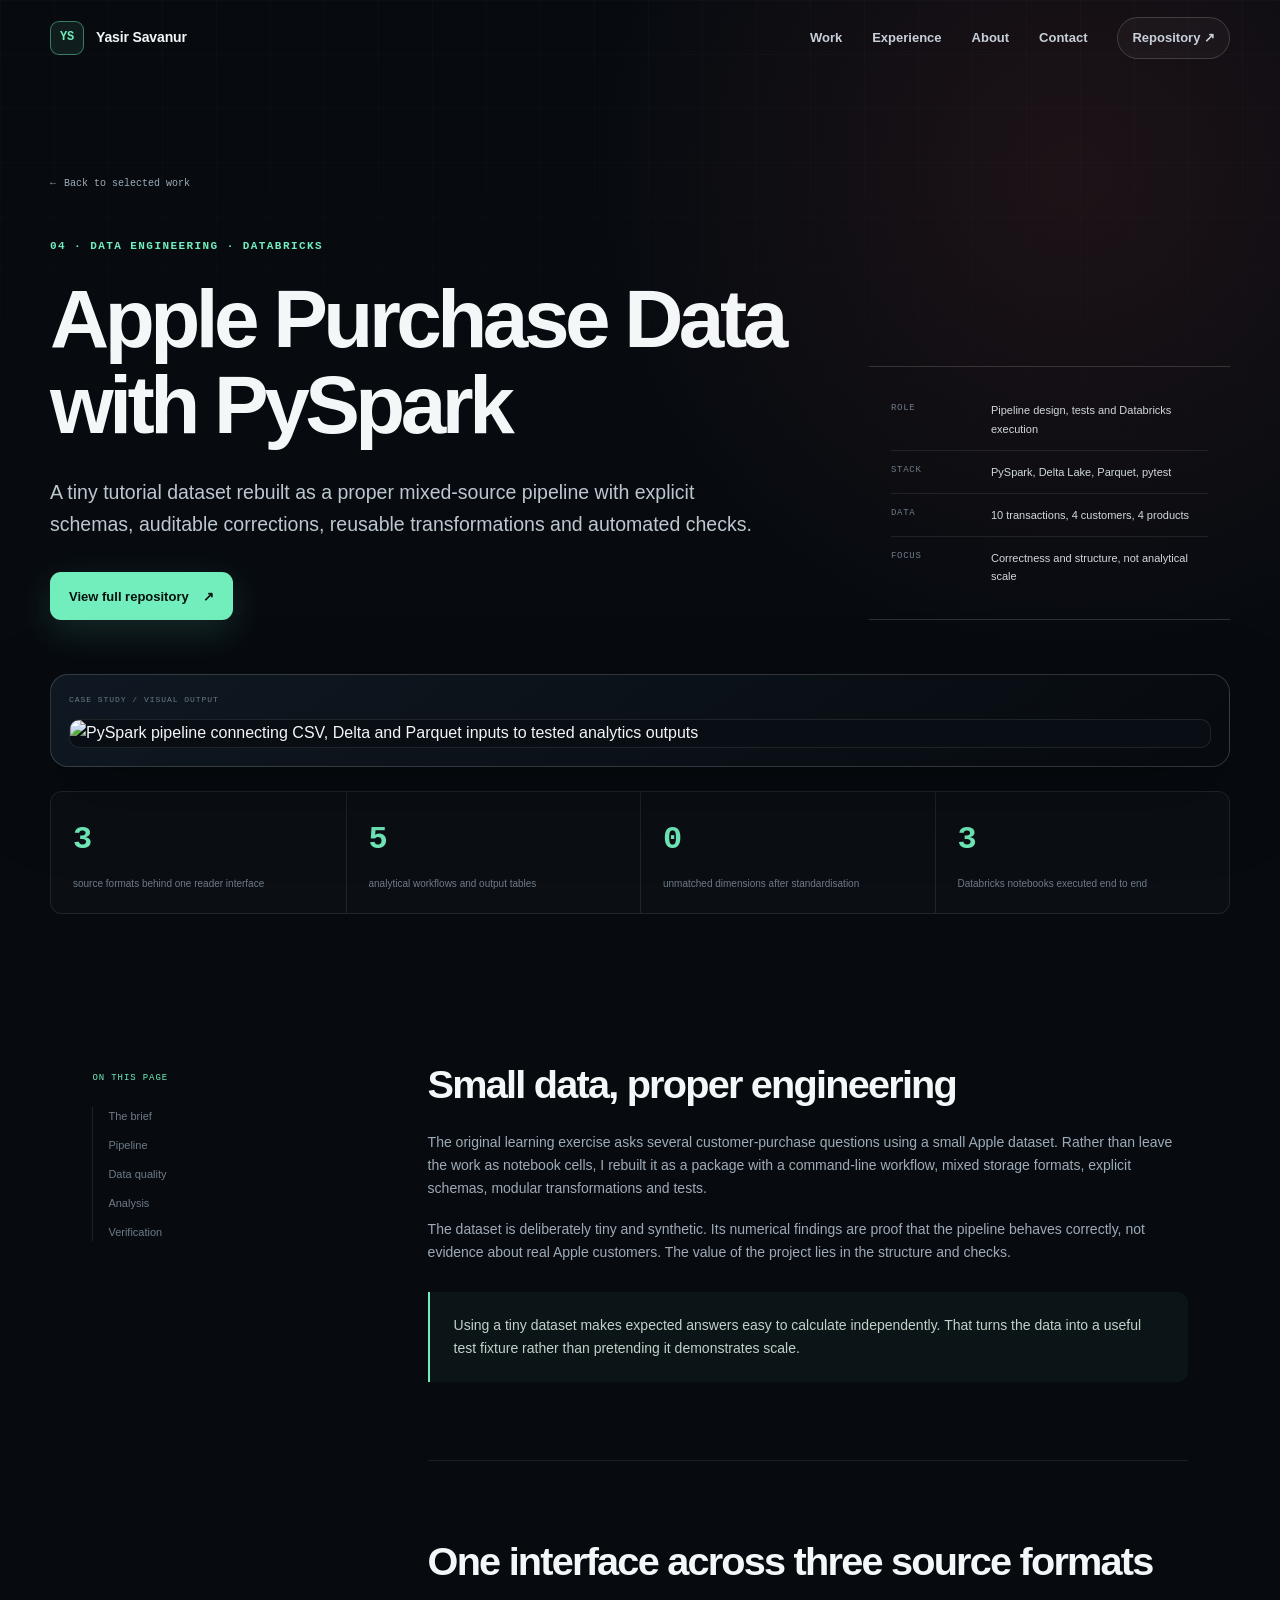
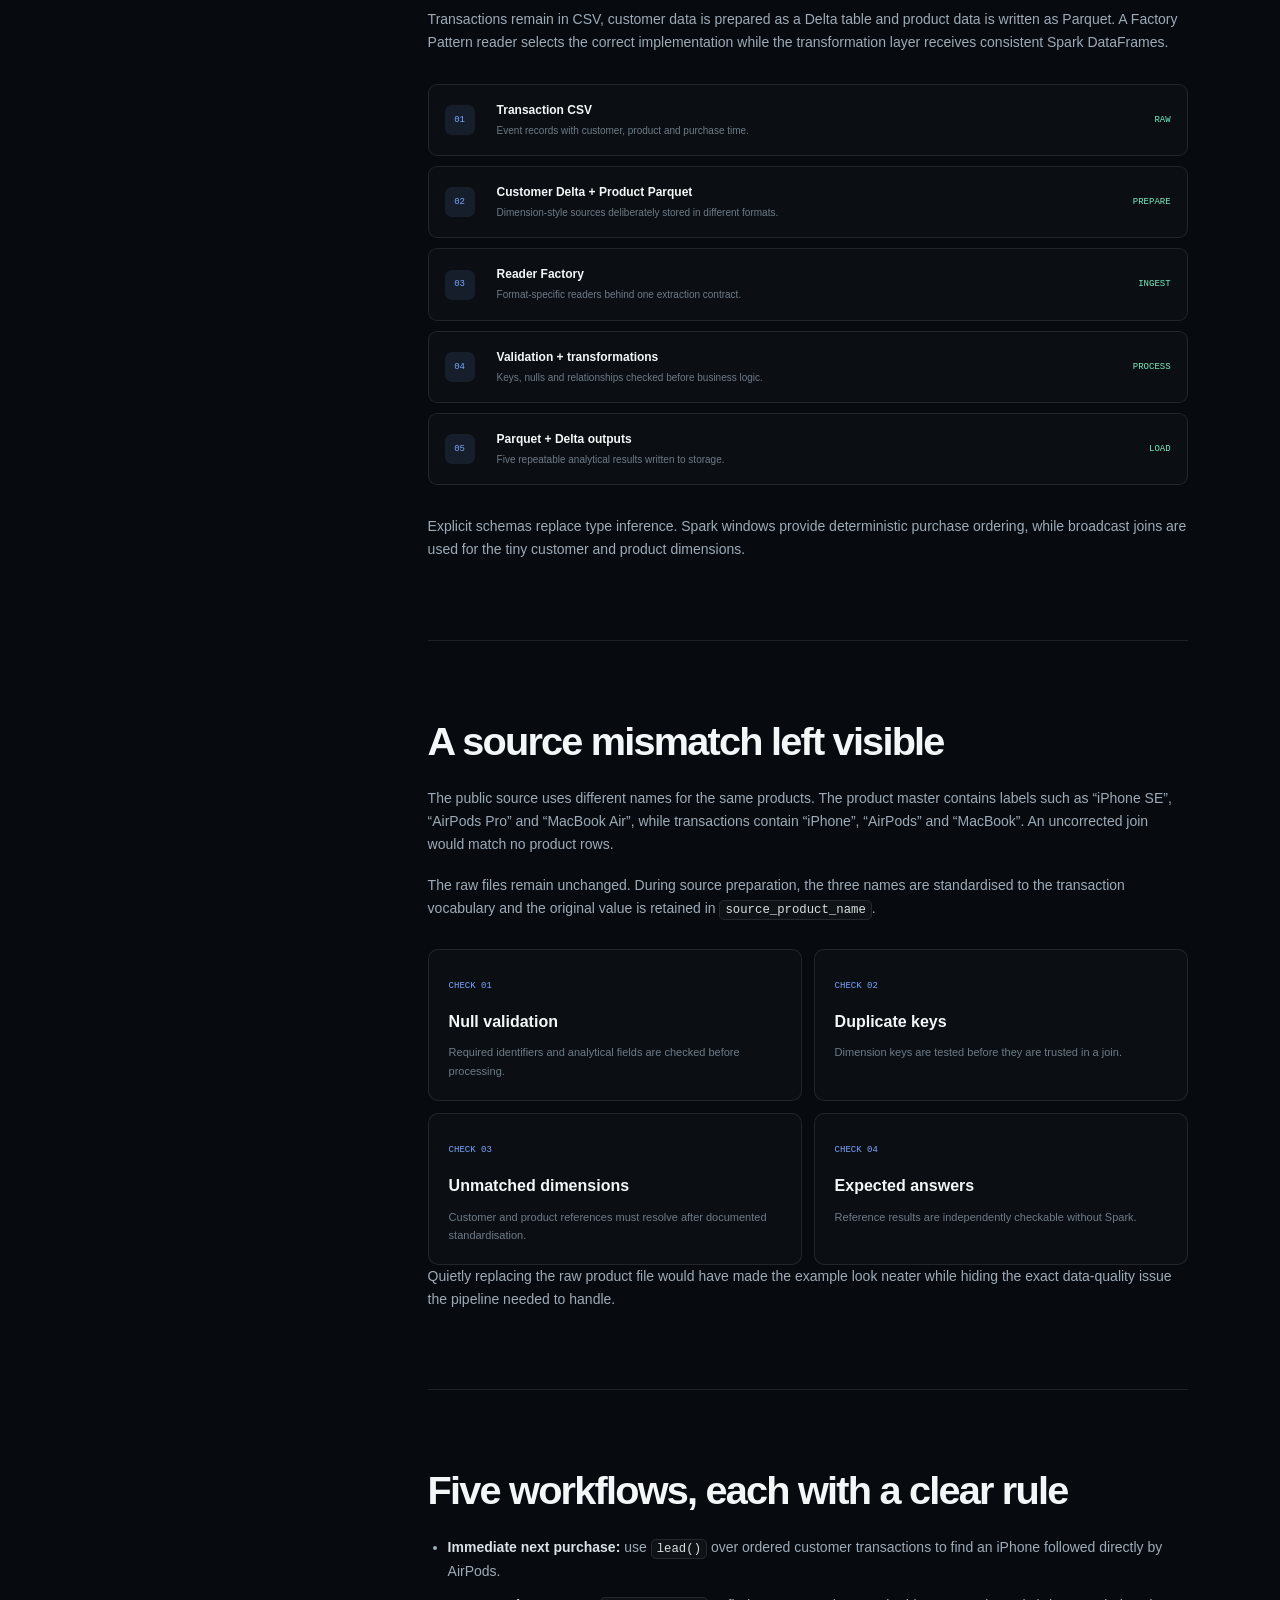
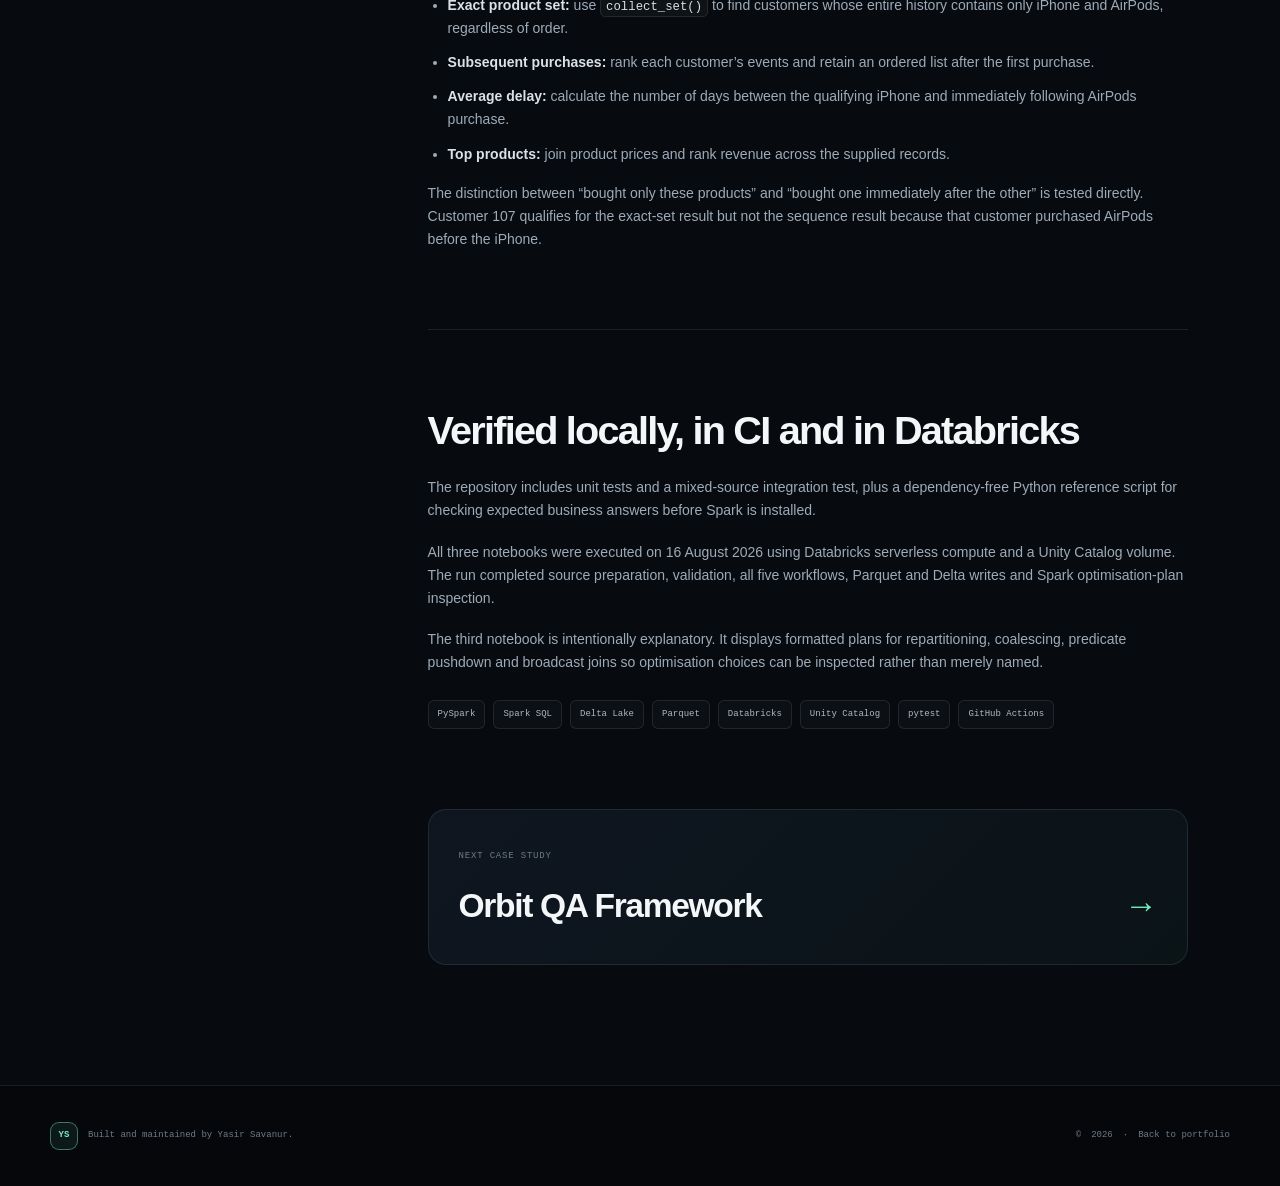
==== projects/apple-pyspark.html @ c763942f "Redesign portfolio with data-focused case studies" ====
<!DOCTYPE html>
<html lang="en">
  <head>
    <meta charset="utf-8">
    <meta name="viewport" content="width=device-width, initial-scale=1">
    <meta name="description" content="Apple Purchase Data case study: a tested PySpark pipeline across CSV, Parquet and Delta sources, verified in Databricks.">
    <meta name="theme-color" content="#070b10">
    <title>Apple Purchase Data with PySpark | Yasir Savanur</title>
    <link rel="stylesheet" href="../assets/css/portfolio.css">
    <script src="../assets/js/portfolio.js" defer></script>
  </head>
  <body class="case-page" style="--case-glow: rgba(255, 95, 95, 0.09)">
    <a class="skip-link" href="#case-content">Skip to content</a>
    <header class="site-header is-scrolled" data-header>
      <div class="shell nav-shell">
        <a class="brand" href="../index.html" aria-label="Yasir Savanur, home"><span class="brand-mark">YS</span><span class="brand-text">Yasir Savanur</span></a>
        <button class="nav-toggle" type="button" aria-expanded="false" aria-controls="site-nav" data-nav-toggle><span></span><span></span><span class="sr-only">Open navigation</span></button>
        <nav class="site-nav" id="site-nav" aria-label="Primary navigation" data-nav>
          <a href="../index.html#work">Work</a><a href="../index.html#experience">Experience</a><a href="../index.html#about">About</a><a href="../index.html#contact">Contact</a>
          <a class="nav-cta" href="https://github.com/yasirsavanur/apple-data-analysis-pyspark" target="_blank" rel="noreferrer">Repository <span aria-hidden="true">↗</span></a>
        </nav>
      </div>
    </header>

    <main class="case-main" id="case-content">
      <section class="case-hero">
        <div class="shell">
          <a class="back-link" href="../index.html#work"><span aria-hidden="true">←</span> Back to selected work</a>
          <div class="case-hero-grid">
            <div class="reveal">
              <p class="eyebrow">04 · Data engineering · Databricks</p>
              <h1>Apple Purchase Data with PySpark</h1>
              <p class="case-lead">A tiny tutorial dataset rebuilt as a proper mixed-source pipeline with explicit schemas, auditable corrections, reusable transformations and automated checks.</p>
              <div class="case-actions"><a class="button button-primary" href="https://github.com/yasirsavanur/apple-data-analysis-pyspark" target="_blank" rel="noreferrer">View full repository <span aria-hidden="true">↗</span></a></div>
            </div>
            <aside class="case-side reveal" aria-label="Project summary">
              <dl>
                <div><dt>Role</dt><dd>Pipeline design, tests and Databricks execution</dd></div>
                <div><dt>Stack</dt><dd>PySpark, Delta Lake, Parquet, pytest</dd></div>
                <div><dt>Data</dt><dd>10 transactions, 4 customers, 4 products</dd></div>
                <div><dt>Focus</dt><dd>Correctness and structure, not analytical scale</dd></div>
              </dl>
            </aside>
          </div>

          <div class="case-media-shell reveal"><img src="https://raw.githubusercontent.com/yasirsavanur/apple-data-analysis-pyspark/main/docs/assets/apple-pyspark-pipeline.png" alt="PySpark pipeline connecting CSV, Delta and Parquet inputs to tested analytics outputs"></div>
          <div class="case-facts reveal">
            <div class="case-fact"><strong>3</strong><span>source formats behind one reader interface</span></div>
            <div class="case-fact"><strong>5</strong><span>analytical workflows and output tables</span></div>
            <div class="case-fact"><strong>0</strong><span>unmatched dimensions after standardisation</span></div>
            <div class="case-fact"><strong>3</strong><span>Databricks notebooks executed end to end</span></div>
          </div>
        </div>
      </section>

      <section class="case-content">
        <div class="shell case-layout">
          <aside class="case-toc" aria-label="Case study contents"><span>On this page</span><nav aria-label="Case sections"><a href="#brief">The brief</a><a href="#pipeline">Pipeline</a><a href="#quality">Data quality</a><a href="#analysis">Analysis</a><a href="#verification">Verification</a></nav></aside>
          <article class="case-article">
            <section id="brief">
              <h2>Small data, proper engineering</h2>
              <p>The original learning exercise asks several customer-purchase questions using a small Apple dataset. Rather than leave the work as notebook cells, I rebuilt it as a package with a command-line workflow, mixed storage formats, explicit schemas, modular transformations and tests.</p>
              <p>The dataset is deliberately tiny and synthetic. Its numerical findings are proof that the pipeline behaves correctly, not evidence about real Apple customers. The value of the project lies in the structure and checks.</p>
              <div class="callout"><p>Using a tiny dataset makes expected answers easy to calculate independently. That turns the data into a useful test fixture rather than pretending it demonstrates scale.</p></div>
            </section>

            <section id="pipeline">
              <h2>One interface across three source formats</h2>
              <p>Transactions remain in CSV, customer data is prepared as a Delta table and product data is written as Parquet. A Factory Pattern reader selects the correct implementation while the transformation layer receives consistent Spark DataFrames.</p>
              <div class="flow-grid">
                <div class="flow-step"><span>01</span><div><b>Transaction CSV</b><small>Event records with customer, product and purchase time.</small></div><em>RAW</em></div>
                <div class="flow-step"><span>02</span><div><b>Customer Delta + Product Parquet</b><small>Dimension-style sources deliberately stored in different formats.</small></div><em>PREPARE</em></div>
                <div class="flow-step"><span>03</span><div><b>Reader Factory</b><small>Format-specific readers behind one extraction contract.</small></div><em>INGEST</em></div>
                <div class="flow-step"><span>04</span><div><b>Validation + transformations</b><small>Keys, nulls and relationships checked before business logic.</small></div><em>PROCESS</em></div>
                <div class="flow-step"><span>05</span><div><b>Parquet + Delta outputs</b><small>Five repeatable analytical results written to storage.</small></div><em>LOAD</em></div>
              </div>
              <p>Explicit schemas replace type inference. Spark windows provide deterministic purchase ordering, while broadcast joins are used for the tiny customer and product dimensions.</p>
            </section>

            <section id="quality">
              <h2>A source mismatch left visible</h2>
              <p>The public source uses different names for the same products. The product master contains labels such as “iPhone SE”, “AirPods Pro” and “MacBook Air”, while transactions contain “iPhone”, “AirPods” and “MacBook”. An uncorrected join would match no product rows.</p>
              <p>The raw files remain unchanged. During source preparation, the three names are standardised to the transaction vocabulary and the original value is retained in <code>source_product_name</code>.</p>
              <div class="decision-grid">
                <article class="decision-card"><span>CHECK 01</span><h3>Null validation</h3><p>Required identifiers and analytical fields are checked before processing.</p></article>
                <article class="decision-card"><span>CHECK 02</span><h3>Duplicate keys</h3><p>Dimension keys are tested before they are trusted in a join.</p></article>
                <article class="decision-card"><span>CHECK 03</span><h3>Unmatched dimensions</h3><p>Customer and product references must resolve after documented standardisation.</p></article>
                <article class="decision-card"><span>CHECK 04</span><h3>Expected answers</h3><p>Reference results are independently checkable without Spark.</p></article>
              </div>
              <p>Quietly replacing the raw product file would have made the example look neater while hiding the exact data-quality issue the pipeline needed to handle.</p>
            </section>

            <section id="analysis">
              <h2>Five workflows, each with a clear rule</h2>
              <ul>
                <li><strong>Immediate next purchase:</strong> use <code>lead()</code> over ordered customer transactions to find an iPhone followed directly by AirPods.</li>
                <li><strong>Exact product set:</strong> use <code>collect_set()</code> to find customers whose entire history contains only iPhone and AirPods, regardless of order.</li>
                <li><strong>Subsequent purchases:</strong> rank each customer’s events and retain an ordered list after the first purchase.</li>
                <li><strong>Average delay:</strong> calculate the number of days between the qualifying iPhone and immediately following AirPods purchase.</li>
                <li><strong>Top products:</strong> join product prices and rank revenue across the supplied records.</li>
              </ul>
              <p>The distinction between “bought only these products” and “bought one immediately after the other” is tested directly. Customer 107 qualifies for the exact-set result but not the sequence result because that customer purchased AirPods before the iPhone.</p>
            </section>

            <section id="verification">
              <h2>Verified locally, in CI and in Databricks</h2>
              <p>The repository includes unit tests and a mixed-source integration test, plus a dependency-free Python reference script for checking expected business answers before Spark is installed.</p>
              <p>All three notebooks were executed on 16 August 2026 using Databricks serverless compute and a Unity Catalog volume. The run completed source preparation, validation, all five workflows, Parquet and Delta writes and Spark optimisation-plan inspection.</p>
              <p>The third notebook is intentionally explanatory. It displays formatted plans for repartitioning, coalescing, predicate pushdown and broadcast joins so optimisation choices can be inspected rather than merely named.</p>
              <div class="case-tags"><span>PySpark</span><span>Spark SQL</span><span>Delta Lake</span><span>Parquet</span><span>Databricks</span><span>Unity Catalog</span><span>pytest</span><span>GitHub Actions</span></div>
            </section>

            <a class="next-case" href="orbit-qa.html"><span>Next case study</span><b>Orbit QA Framework <i aria-hidden="true">→</i></b></a>
          </article>
        </div>
      </section>
    </main>
    <footer class="site-footer"><div class="shell"><p><span class="brand-mark">YS</span> Built and maintained by Yasir Savanur.</p><p>© <span data-year>2026</span> · <a href="../index.html">Back to portfolio</a></p></div></footer>
  </body>
</html>
---- assets/css/portfolio.css ----
:root {
  --bg: #070b10;
  --bg-deep: #05070a;
  --surface: #0c1219;
  --surface-2: #101923;
  --surface-3: #131f2b;
  --text: #f4f7f8;
  --muted: #9eabb7;
  --muted-2: #6e7b87;
  --accent: #72edbc;
  --accent-2: #77a6ff;
  --line: rgba(255, 255, 255, 0.09);
  --line-strong: rgba(255, 255, 255, 0.16);
  --shadow: 0 28px 80px rgba(0, 0, 0, 0.38);
  --radius: 18px;
  --radius-sm: 11px;
  --shell: 1180px;
  --sans: Inter, ui-sans-serif, -apple-system, BlinkMacSystemFont, "Segoe UI", sans-serif;
  --mono: "SFMono-Regular", Consolas, "Liberation Mono", monospace;
}

* {
  box-sizing: border-box;
}

html {
  scroll-behavior: smooth;
  scroll-padding-top: 88px;
}

body {
  margin: 0;
  background:
    radial-gradient(circle at 79% 2%, rgba(119, 166, 255, 0.12), transparent 28rem),
    radial-gradient(circle at 16% 30%, rgba(114, 237, 188, 0.07), transparent 31rem),
    var(--bg);
  color: var(--text);
  font-family: var(--sans);
  font-size: 16px;
  line-height: 1.65;
  -webkit-font-smoothing: antialiased;
}

body::before {
  position: fixed;
  inset: 0;
  z-index: -1;
  pointer-events: none;
  content: "";
  background-image:
    linear-gradient(rgba(255, 255, 255, 0.018) 1px, transparent 1px),
    linear-gradient(90deg, rgba(255, 255, 255, 0.018) 1px, transparent 1px);
  background-size: 54px 54px;
  mask-image: linear-gradient(to bottom, black, transparent 72%);
}

a {
  color: inherit;
  text-decoration: none;
}

img {
  display: block;
  max-width: 100%;
}

button,
input,
textarea {
  font: inherit;
}

button,
a {
  -webkit-tap-highlight-color: transparent;
}

::selection {
  background: var(--accent);
  color: #06100c;
}

.shell {
  width: min(calc(100% - 48px), var(--shell));
  margin-inline: auto;
}

.sr-only {
  position: absolute;
  width: 1px;
  height: 1px;
  padding: 0;
  margin: -1px;
  overflow: hidden;
  clip: rect(0, 0, 0, 0);
  white-space: nowrap;
  border: 0;
}

.skip-link {
  position: fixed;
  top: 12px;
  left: 12px;
  z-index: 1000;
  padding: 10px 14px;
  border-radius: 8px;
  background: var(--accent);
  color: #06100c;
  font-weight: 750;
  transform: translateY(-160%);
}

.skip-link:focus {
  transform: translateY(0);
}

:focus-visible {
  outline: 2px solid var(--accent);
  outline-offset: 4px;
}

.site-header {
  position: fixed;
  inset: 0 0 auto;
  z-index: 100;
  border-bottom: 1px solid transparent;
  transition: background 180ms ease, border-color 180ms ease;
}

.site-header.is-scrolled {
  border-color: var(--line);
  background: rgba(7, 11, 16, 0.82);
  backdrop-filter: blur(18px);
}

.nav-shell {
  display: flex;
  min-height: 76px;
  align-items: center;
  justify-content: space-between;
}

.brand {
  display: inline-flex;
  align-items: center;
  gap: 12px;
  font-size: 14px;
  font-weight: 720;
  letter-spacing: -0.01em;
}

.brand-mark {
  display: inline-grid;
  width: 34px;
  height: 34px;
  place-items: center;
  border: 1px solid rgba(114, 237, 188, 0.45);
  border-radius: 9px;
  background: rgba(114, 237, 188, 0.08);
  color: var(--accent);
  font-family: var(--mono);
  font-size: 12px;
  font-weight: 800;
}

.site-nav {
  display: flex;
  align-items: center;
  gap: 30px;
  color: #c7d0d8;
  font-size: 13px;
  font-weight: 640;
}

.site-nav > a:not(.nav-cta) {
  transition: color 160ms ease;
}

.site-nav > a:not(.nav-cta):hover {
  color: var(--accent);
}

.nav-cta {
  padding: 9px 14px;
  border: 1px solid var(--line-strong);
  border-radius: 999px;
  background: rgba(255, 255, 255, 0.03);
}

.nav-cta:hover {
  border-color: rgba(114, 237, 188, 0.5);
  background: rgba(114, 237, 188, 0.08);
}

.nav-toggle {
  display: none;
  width: 42px;
  height: 42px;
  border: 1px solid var(--line);
  border-radius: 10px;
  background: var(--surface);
  color: var(--text);
}

.nav-toggle > span:not(.sr-only) {
  display: block;
  width: 17px;
  height: 1px;
  margin: 5px auto;
  background: currentColor;
  transition: transform 180ms ease;
}

.hero {
  position: relative;
  min-height: 100svh;
  padding: 146px 0 88px;
  overflow: hidden;
}

.hero::after {
  position: absolute;
  top: 12%;
  right: -8%;
  width: 480px;
  height: 480px;
  border: 1px solid rgba(119, 166, 255, 0.1);
  border-radius: 50%;
  box-shadow: 0 0 0 72px rgba(119, 166, 255, 0.02), 0 0 0 144px rgba(114, 237, 188, 0.015);
  content: "";
  pointer-events: none;
}

.hero-grid {
  position: relative;
  z-index: 1;
  display: grid;
  grid-template-columns: minmax(0, 1.28fr) minmax(350px, 0.72fr);
  gap: clamp(44px, 7vw, 100px);
  align-items: center;
}

.eyebrow {
  display: flex;
  align-items: center;
  gap: 9px;
  margin: 0 0 22px;
  color: var(--accent);
  font-family: var(--mono);
  font-size: 11px;
  font-weight: 700;
  letter-spacing: 0.13em;
  line-height: 1.4;
  text-transform: uppercase;
}

.status-dot {
  width: 7px;
  height: 7px;
  border-radius: 50%;
  background: var(--accent);
  box-shadow: 0 0 0 5px rgba(114, 237, 188, 0.08), 0 0 14px rgba(114, 237, 188, 0.5);
}

.hero h1 {
  max-width: 780px;
  margin: 0;
  color: #f8fafb;
  font-size: clamp(3.15rem, 6.6vw, 6rem);
  font-weight: 710;
  letter-spacing: -0.065em;
  line-height: 0.98;
}

.hero h1 span {
  color: var(--muted);
}

.hero-intro {
  max-width: 690px;
  margin: 30px 0 0;
  color: #bdc7cf;
  font-size: clamp(1.07rem, 1.8vw, 1.28rem);
  line-height: 1.65;
}

.hero-actions {
  display: flex;
  gap: 26px;
  align-items: center;
  margin-top: 34px;
}

.button {
  display: inline-flex;
  min-height: 48px;
  align-items: center;
  justify-content: center;
  gap: 14px;
  padding: 12px 18px;
  border: 1px solid transparent;
  border-radius: 11px;
  cursor: pointer;
  font-size: 13px;
  font-weight: 740;
  transition: transform 160ms ease, box-shadow 160ms ease, border-color 160ms ease, background 160ms ease;
}

.button:hover {
  transform: translateY(-2px);
}

.button-primary {
  background: var(--accent);
  color: #07110d;
  box-shadow: 0 12px 36px rgba(114, 237, 188, 0.14);
}

.button-primary:hover {
  box-shadow: 0 16px 44px rgba(114, 237, 188, 0.23);
}

.button-secondary {
  border-color: var(--line-strong);
  background: rgba(255, 255, 255, 0.035);
  color: var(--text);
}

.button-secondary:hover {
  border-color: rgba(114, 237, 188, 0.4);
  background: rgba(114, 237, 188, 0.07);
}

.text-link,
.case-link {
  position: relative;
  display: inline-flex;
  gap: 8px;
  align-items: center;
  color: var(--text);
  font-size: 13px;
  font-weight: 700;
}

.text-link::after,
.case-link::after {
  position: absolute;
  right: 0;
  bottom: -5px;
  left: 0;
  height: 1px;
  background: currentColor;
  content: "";
  transform: scaleX(0.2);
  transform-origin: left;
  transition: transform 160ms ease;
}

.text-link:hover::after,
.case-link:hover::after {
  transform: scaleX(1);
}

.proof-strip {
  display: grid;
  grid-template-columns: repeat(3, 1fr);
  margin: 66px 0 0;
  border-top: 1px solid var(--line);
  border-bottom: 1px solid var(--line);
}

.proof-strip > div {
  padding: 20px 20px 20px 0;
}

.proof-strip > div + div {
  padding-left: 20px;
  border-left: 1px solid var(--line);
}

.proof-strip dt {
  color: #eefaf5;
  font-family: var(--mono);
  font-size: 18px;
  font-weight: 720;
  letter-spacing: -0.04em;
}

.proof-strip dd {
  max-width: 158px;
  margin: 7px 0 0;
  color: var(--muted-2);
  font-size: 11px;
  line-height: 1.45;
}

.signal-panel {
  position: relative;
  padding: 24px;
  border: 1px solid var(--line-strong);
  border-radius: var(--radius);
  background: linear-gradient(145deg, rgba(18, 28, 39, 0.95), rgba(8, 13, 18, 0.96));
  box-shadow: var(--shadow);
}

.signal-panel::before {
  position: absolute;
  inset: 8px;
  border: 1px solid rgba(255, 255, 255, 0.035);
  border-radius: 12px;
  content: "";
  pointer-events: none;
}

.panel-topline {
  display: flex;
  justify-content: space-between;
  padding-bottom: 17px;
  border-bottom: 1px solid var(--line);
  color: var(--muted-2);
  font-family: var(--mono);
  font-size: 9px;
  letter-spacing: 0.14em;
}

.live-state {
  color: var(--accent);
}

.live-state i {
  display: inline-block;
  width: 5px;
  height: 5px;
  margin-right: 5px;
  border-radius: 50%;
  background: currentColor;
  box-shadow: 0 0 8px currentColor;
}

.signal-heading {
  display: grid;
  grid-template-columns: 34px 1fr;
  gap: 12px;
  align-items: start;
  margin-top: 25px;
}

.signal-index {
  display: grid;
  width: 28px;
  height: 28px;
  place-items: center;
  border: 1px solid var(--line);
  border-radius: 7px;
  color: var(--accent-2);
  font-family: var(--mono);
  font-size: 9px;
}

.signal-heading p,
.signal-heading small {
  margin: 0;
}

.signal-heading p {
  font-size: 13px;
  font-weight: 720;
}

.signal-heading small {
  display: block;
  margin-top: 4px;
  color: var(--muted-2);
  font-size: 10px;
  line-height: 1.5;
}

.signal-line {
  height: 3px;
  margin: 13px 0 0 46px;
  overflow: hidden;
  border-radius: 99px;
  background: rgba(255, 255, 255, 0.055);
}

.signal-line span {
  display: block;
  width: var(--value);
  height: 100%;
  border-radius: inherit;
  background: linear-gradient(90deg, var(--accent-2), var(--accent));
  box-shadow: 0 0 16px rgba(114, 237, 188, 0.28);
}

.query-card {
  margin-top: 28px;
  padding: 17px;
  border: 1px solid rgba(114, 237, 188, 0.18);
  border-radius: 10px;
  background: rgba(114, 237, 188, 0.055);
}

.query-card > span {
  color: var(--accent);
  font-family: var(--mono);
  font-size: 8px;
  letter-spacing: 0.13em;
}

.query-card p {
  margin: 7px 0 0;
  color: #becac4;
  font-size: 11px;
}

.query-card b {
  color: var(--text);
}

.hero-ruler {
  position: absolute;
  right: 24px;
  bottom: 24px;
  left: 24px;
  display: flex;
  align-items: center;
  gap: 12px;
  color: var(--muted-2);
  font-family: var(--mono);
  font-size: 8px;
  letter-spacing: 0.15em;
}

.hero-ruler i {
  height: 1px;
  flex: 1;
  background: var(--line);
}

.section {
  padding: 116px 0;
}

.section-heading {
  display: grid;
  grid-template-columns: minmax(0, 1.1fr) minmax(280px, 0.55fr);
  gap: 70px;
  align-items: end;
  margin-bottom: 54px;
}

.section-heading h2,
.about-copy h2,
.contact-copy h2,
.case-hero h1 {
  margin: 0;
  color: var(--text);
  font-size: clamp(2.3rem, 4.3vw, 4.2rem);
  font-weight: 690;
  letter-spacing: -0.055em;
  line-height: 1.05;
}

.section-heading > p {
  margin: 0 0 4px;
  color: var(--muted);
  font-size: 14px;
}

.work-section {
  border-top: 1px solid var(--line);
  background: rgba(4, 7, 10, 0.45);
}

.project-grid {
  display: grid;
  grid-template-columns: repeat(2, minmax(0, 1fr));
  gap: 22px;
}

.project-card {
  overflow: hidden;
  border: 1px solid var(--line);
  border-radius: var(--radius);
  background: linear-gradient(160deg, rgba(16, 25, 35, 0.92), rgba(10, 15, 21, 0.92));
  transition: transform 220ms ease, border-color 220ms ease, box-shadow 220ms ease;
}

.project-card:hover {
  border-color: rgba(114, 237, 188, 0.22);
  box-shadow: 0 26px 70px rgba(0, 0, 0, 0.24);
  transform: translateY(-5px);
}

.project-card-wide {
  display: grid;
  grid-column: 1 / -1;
  grid-template-columns: 1.2fr 0.8fr;
}

.project-card-reverse {
  grid-template-columns: 0.8fr 1.2fr;
}

.project-card-reverse .project-media {
  grid-column: 2;
  grid-row: 1;
}

.project-card-reverse .project-body {
  grid-column: 1;
  grid-row: 1;
}

.project-media {
  position: relative;
  display: block;
  min-height: 300px;
  overflow: hidden;
  background: #0c131c;
}

.project-card:not(.project-card-wide) .project-media {
  min-height: 285px;
  aspect-ratio: 16 / 10;
}

.project-media img {
  width: 100%;
  height: 100%;
  object-fit: cover;
  filter: saturate(0.78) contrast(1.05) brightness(0.85);
  transition: transform 420ms cubic-bezier(0.2, 0.8, 0.2, 1), filter 220ms ease;
}

.project-card:hover .project-media img {
  filter: saturate(0.95) contrast(1.04) brightness(0.94);
  transform: scale(1.025);
}

.project-media::after {
  position: absolute;
  inset: 0;
  background: linear-gradient(to top, rgba(6, 10, 14, 0.6), transparent 48%);
  content: "";
  pointer-events: none;
}

.pitchquery-media img,
.apple-media img {
  object-fit: contain;
  padding: 24px;
  background: #0a1016;
}

.project-number {
  position: absolute;
  bottom: 18px;
  left: 18px;
  z-index: 2;
  display: grid;
  width: 36px;
  height: 36px;
  place-items: center;
  border: 1px solid rgba(255, 255, 255, 0.25);
  border-radius: 50%;
  background: rgba(5, 8, 12, 0.55);
  color: var(--text);
  font-family: var(--mono);
  font-size: 9px;
  backdrop-filter: blur(10px);
}

.project-body {
  display: flex;
  flex-direction: column;
  padding: 34px;
}

.project-meta {
  display: flex;
  justify-content: space-between;
  color: var(--accent);
  font-family: var(--mono);
  font-size: 9px;
  letter-spacing: 0.1em;
  text-transform: uppercase;
}

.project-meta span:last-child {
  color: var(--muted-2);
}

.project-body h3 {
  margin: 28px 0 12px;
  font-size: clamp(1.65rem, 3vw, 2.45rem);
  font-weight: 670;
  letter-spacing: -0.045em;
  line-height: 1.08;
}

.project-body h3 a:hover {
  color: var(--accent);
}

.project-body > p {
  margin: 0;
  color: var(--muted);
  font-size: 13px;
}

.tag-list {
  display: flex;
  flex-wrap: wrap;
  gap: 7px;
  margin: 26px 0 28px;
  padding: 0;
  list-style: none;
}

.tag-list li,
.tool-line span,
.case-tags span {
  padding: 6px 9px;
  border: 1px solid var(--line);
  border-radius: 6px;
  background: rgba(255, 255, 255, 0.025);
  color: #aeb8c1;
  font-family: var(--mono);
  font-size: 9px;
}

.case-link {
  width: max-content;
  margin-top: auto;
}

.more-work {
  display: grid;
  grid-template-columns: 0.72fr 1.28fr;
  gap: 70px;
  margin-top: 90px;
  padding-top: 70px;
  border-top: 1px solid var(--line);
}

.more-work-heading h3 {
  max-width: 360px;
  margin: 0;
  font-size: 2rem;
  font-weight: 650;
  letter-spacing: -0.045em;
  line-height: 1.12;
}

.project-list {
  border-top: 1px solid var(--line);
}

.project-list > a {
  display: grid;
  grid-template-columns: 42px 1.35fr 0.9fr 20px;
  gap: 18px;
  align-items: center;
  padding: 20px 8px;
  border-bottom: 1px solid var(--line);
  transition: background 160ms ease, padding 160ms ease;
}

.project-list > a:hover {
  padding-right: 14px;
  padding-left: 14px;
  background: rgba(114, 237, 188, 0.04);
}

.list-index,
.list-stack {
  color: var(--muted-2);
  font-family: var(--mono);
  font-size: 9px;
}

.project-list b,
.project-list small {
  display: block;
}

.project-list b {
  font-size: 13px;
}

.project-list small {
  margin-top: 3px;
  color: var(--muted-2);
  font-size: 10px;
}

.project-list i {
  color: var(--accent);
  font-style: normal;
}

.experience-section {
  border-top: 1px solid var(--line);
  background: linear-gradient(180deg, rgba(15, 23, 32, 0.48), rgba(7, 11, 16, 0));
}

.experience-grid {
  display: grid;
  grid-template-columns: repeat(3, 1fr);
  border-top: 1px solid var(--line);
  border-bottom: 1px solid var(--line);
}

.experience-card {
  padding: 28px 28px 34px;
}

.experience-card + .experience-card {
  border-left: 1px solid var(--line);
}

.experience-top {
  display: flex;
  align-items: center;
  gap: 12px;
  color: var(--muted-2);
  font-family: var(--mono);
  font-size: 9px;
}

.experience-top i {
  height: 1px;
  flex: 1;
  background: var(--line);
}

.company {
  margin: 38px 0 6px;
  color: var(--accent);
  font-family: var(--mono);
  font-size: 10px;
  letter-spacing: 0.1em;
  text-transform: uppercase;
}

.experience-card h3 {
  margin: 0;
  font-size: 1.35rem;
  letter-spacing: -0.035em;
}

.experience-card > p:last-child {
  margin: 18px 0 0;
  color: var(--muted);
  font-size: 12px;
}

.about-section {
  border-top: 1px solid var(--line);
}

.about-grid {
  display: grid;
  grid-template-columns: minmax(280px, 0.75fr) minmax(0, 1.25fr);
  gap: clamp(50px, 9vw, 120px);
  align-items: center;
}

.portrait-frame {
  position: relative;
  overflow: hidden;
  border: 1px solid var(--line-strong);
  border-radius: var(--radius);
  background: var(--surface);
}

.portrait-frame::before {
  position: absolute;
  inset: 12px;
  z-index: 1;
  border: 1px solid rgba(255, 255, 255, 0.1);
  border-radius: 10px;
  content: "";
  pointer-events: none;
}

.portrait-frame img {
  width: 100%;
  aspect-ratio: 4 / 5;
  object-fit: cover;
  object-position: center 24%;
  filter: grayscale(0.35) saturate(0.78) contrast(1.04);
}

.portrait-wrap > p {
  display: flex;
  justify-content: space-between;
  margin: 14px 2px 0;
  color: var(--muted-2);
  font-family: var(--mono);
  font-size: 9px;
}

.portrait-wrap > p span:first-child {
  color: var(--accent);
}

.about-copy > p:not(.eyebrow) {
  max-width: 690px;
  margin: 24px 0 0;
  color: var(--muted);
  font-size: 15px;
}

.education-block {
  display: grid;
  grid-template-columns: 1fr 1fr;
  gap: 12px;
  margin-top: 34px;
}

.education-block > div {
  display: grid;
  grid-template-columns: 45px 1fr;
  gap: 14px;
  padding: 18px;
  border: 1px solid var(--line);
  border-radius: 10px;
  background: rgba(255, 255, 255, 0.02);
}

.education-block > div > span {
  color: var(--accent-2);
  font-family: var(--mono);
  font-size: 10px;
}

.education-block p {
  margin: 0;
  color: var(--muted);
  font-size: 10px;
}

.education-block b {
  color: var(--text);
  font-size: 11px;
}

.tool-line {
  display: flex;
  flex-wrap: wrap;
  gap: 7px;
  margin-top: 24px;
}

.contact-section {
  border-top: 1px solid var(--line);
  background: rgba(4, 7, 10, 0.5);
}

.contact-grid {
  display: grid;
  grid-template-columns: 0.85fr 1.15fr;
  gap: clamp(50px, 9vw, 120px);
}

.contact-copy > p:not(.eyebrow) {
  max-width: 480px;
  margin: 26px 0 0;
  color: var(--muted);
}

.contact-links {
  display: flex;
  gap: 10px;
  margin-top: 32px;
}

.contact-links a {
  padding: 9px 12px;
  border: 1px solid var(--line);
  border-radius: 8px;
  color: #c2cbd2;
  font-family: var(--mono);
  font-size: 9px;
}

.contact-links a:hover {
  border-color: rgba(114, 237, 188, 0.42);
  color: var(--accent);
}

.contact-form {
  padding: 28px;
  border: 1px solid var(--line);
  border-radius: var(--radius);
  background: linear-gradient(145deg, rgba(16, 25, 35, 0.78), rgba(9, 14, 19, 0.86));
}

.contact-form,
.contact-form label {
  display: grid;
  gap: 16px;
}

.contact-form label {
  gap: 7px;
  color: var(--muted-2);
  font-family: var(--mono);
  font-size: 9px;
  letter-spacing: 0.08em;
  text-transform: uppercase;
}

.form-row {
  display: grid;
  grid-template-columns: 1fr 1fr;
  gap: 14px;
}

.contact-form input,
.contact-form textarea {
  width: 100%;
  border: 1px solid var(--line);
  border-radius: 8px;
  outline: 0;
  background: rgba(5, 9, 13, 0.65);
  color: var(--text);
  font-family: var(--sans);
  font-size: 13px;
  letter-spacing: normal;
  text-transform: none;
  transition: border-color 160ms ease, box-shadow 160ms ease;
}

.contact-form input {
  height: 46px;
  padding: 0 13px;
}

.contact-form textarea {
  min-height: 130px;
  padding: 13px;
  resize: vertical;
}

.contact-form input:focus,
.contact-form textarea:focus {
  border-color: rgba(114, 237, 188, 0.5);
  box-shadow: 0 0 0 3px rgba(114, 237, 188, 0.06);
}

.contact-form .button {
  width: max-content;
  margin-top: 2px;
}

.site-footer {
  border-top: 1px solid var(--line);
  background: var(--bg-deep);
}

.site-footer .shell {
  display: flex;
  min-height: 100px;
  align-items: center;
  justify-content: space-between;
  color: var(--muted-2);
  font-family: var(--mono);
  font-size: 9px;
}

.site-footer p {
  display: flex;
  align-items: center;
  gap: 10px;
  margin: 0;
}

.site-footer .brand-mark {
  width: 28px;
  height: 28px;
  font-size: 9px;
}

/* Case study pages */

.case-page {
  background:
    radial-gradient(circle at 84% 4%, var(--case-glow, rgba(114, 237, 188, 0.1)), transparent 30rem),
    var(--bg);
}

.case-main {
  padding-top: 76px;
}

.case-hero {
  padding: 92px 0 58px;
}

.back-link {
  display: inline-flex;
  gap: 8px;
  align-items: center;
  margin-bottom: 46px;
  color: var(--muted);
  font-family: var(--mono);
  font-size: 10px;
}

.back-link:hover {
  color: var(--accent);
}

.case-hero-grid {
  display: grid;
  grid-template-columns: minmax(0, 1.2fr) minmax(300px, 0.58fr);
  gap: 72px;
  align-items: end;
}

.case-hero h1 {
  max-width: 800px;
  font-size: clamp(3rem, 6.4vw, 6.5rem);
}

.case-lead {
  max-width: 730px;
  margin: 28px 0 0;
  color: #bdc7cf;
  font-size: clamp(1.03rem, 1.7vw, 1.22rem);
}

.case-actions {
  display: flex;
  flex-wrap: wrap;
  gap: 12px;
  margin-top: 32px;
}

.case-side {
  padding: 22px;
  border-top: 1px solid var(--line-strong);
  border-bottom: 1px solid var(--line-strong);
}

.case-side dl {
  margin: 0;
}

.case-side div {
  display: grid;
  grid-template-columns: 86px 1fr;
  gap: 14px;
  padding: 12px 0;
}

.case-side div + div {
  border-top: 1px solid var(--line);
}

.case-side dt {
  color: var(--muted-2);
  font-family: var(--mono);
  font-size: 9px;
  letter-spacing: 0.08em;
  text-transform: uppercase;
}

.case-side dd {
  margin: 0;
  color: #d1d8de;
  font-size: 11px;
}

.case-media-shell {
  position: relative;
  margin-top: 54px;
  padding: 18px;
  border: 1px solid var(--line-strong);
  border-radius: var(--radius);
  background: linear-gradient(145deg, rgba(16, 25, 35, 0.94), rgba(7, 11, 16, 0.96));
  box-shadow: var(--shadow);
}

.case-media-shell::before {
  display: block;
  margin-bottom: 13px;
  color: var(--muted-2);
  content: "CASE STUDY / VISUAL OUTPUT";
  font-family: var(--mono);
  font-size: 8px;
  letter-spacing: 0.12em;
}

.case-media-shell img {
  width: 100%;
  max-height: 680px;
  object-fit: contain;
  border: 1px solid var(--line);
  border-radius: 10px;
  background: #090e14;
}

.case-facts {
  display: grid;
  grid-template-columns: repeat(4, 1fr);
  margin-top: 24px;
  border: 1px solid var(--line);
  border-radius: 12px;
  background: rgba(255, 255, 255, 0.018);
}

.case-fact {
  min-height: 120px;
  padding: 22px;
}

.case-fact + .case-fact {
  border-left: 1px solid var(--line);
}

.case-fact strong,
.case-fact span {
  display: block;
}

.case-fact strong {
  color: var(--accent);
  font-family: var(--mono);
  font-size: clamp(1.35rem, 2.5vw, 2rem);
  letter-spacing: -0.05em;
}

.case-fact span {
  margin-top: 10px;
  color: var(--muted-2);
  font-size: 10px;
  line-height: 1.45;
}

.case-content {
  padding: 90px 0 120px;
}

.case-layout {
  display: grid;
  grid-template-columns: 220px minmax(0, 760px);
  gap: clamp(50px, 9vw, 130px);
  justify-content: center;
}

.case-toc {
  position: sticky;
  top: 110px;
  align-self: start;
}

.case-toc > span {
  color: var(--accent);
  font-family: var(--mono);
  font-size: 9px;
  letter-spacing: 0.1em;
  text-transform: uppercase;
}

.case-toc nav {
  display: grid;
  gap: 11px;
  margin-top: 18px;
  padding-left: 15px;
  border-left: 1px solid var(--line);
}

.case-toc a {
  color: var(--muted-2);
  font-size: 11px;
}

.case-toc a:hover {
  color: var(--text);
}

.case-article section + section {
  margin-top: 78px;
  padding-top: 78px;
  border-top: 1px solid var(--line);
}

.case-article h2 {
  margin: 0 0 24px;
  font-size: clamp(1.8rem, 3.1vw, 2.6rem);
  font-weight: 660;
  letter-spacing: -0.045em;
  line-height: 1.12;
}

.case-article h3 {
  margin: 36px 0 13px;
  font-size: 1.08rem;
  font-weight: 680;
}

.case-article p,
.case-article li {
  color: var(--muted);
  font-size: 14px;
}

.case-article p {
  margin: 0 0 18px;
}

.case-article ul,
.case-article ol {
  display: grid;
  gap: 11px;
  padding-left: 20px;
}

.case-article strong {
  color: #dbe2e7;
}

.case-article code {
  padding: 2px 5px;
  border: 1px solid var(--line);
  border-radius: 5px;
  background: rgba(255, 255, 255, 0.035);
  color: #d7e2dc;
  font-family: var(--mono);
  font-size: 0.88em;
}

.callout {
  margin: 28px 0;
  padding: 22px 24px;
  border-left: 2px solid var(--accent);
  border-radius: 0 10px 10px 0;
  background: rgba(114, 237, 188, 0.045);
}

.callout p {
  margin: 0;
  color: #c4d0ca;
}

.flow-grid {
  display: grid;
  gap: 10px;
  margin: 30px 0;
}

.flow-step {
  display: grid;
  grid-template-columns: 38px 1fr auto;
  gap: 14px;
  align-items: center;
  padding: 16px;
  border: 1px solid var(--line);
  border-radius: 9px;
  background: rgba(255, 255, 255, 0.02);
}

.flow-step > span:first-child {
  display: grid;
  width: 30px;
  height: 30px;
  place-items: center;
  border-radius: 7px;
  background: rgba(119, 166, 255, 0.1);
  color: var(--accent-2);
  font-family: var(--mono);
  font-size: 9px;
}

.flow-step b,
.flow-step small {
  display: block;
}

.flow-step b {
  font-size: 12px;
}

.flow-step small {
  margin-top: 2px;
  color: var(--muted-2);
  font-size: 10px;
}

.flow-step > em {
  color: var(--accent);
  font-family: var(--mono);
  font-size: 9px;
  font-style: normal;
}

.decision-grid {
  display: grid;
  grid-template-columns: 1fr 1fr;
  gap: 12px;
  margin-top: 28px;
}

.decision-card {
  padding: 20px;
  border: 1px solid var(--line);
  border-radius: 10px;
  background: rgba(255, 255, 255, 0.02);
}

.decision-card span {
  color: var(--accent-2);
  font-family: var(--mono);
  font-size: 9px;
}

.decision-card h3 {
  margin: 13px 0 8px;
  font-size: 1rem;
}

.decision-card p {
  margin: 0;
  color: var(--muted-2);
  font-size: 11px;
}

.case-tags {
  display: flex;
  flex-wrap: wrap;
  gap: 8px;
  margin-top: 26px;
}

.next-case {
  display: block;
  margin-top: 80px;
  padding: 30px;
  border: 1px solid var(--line);
  border-radius: var(--radius);
  background: linear-gradient(135deg, rgba(119, 166, 255, 0.07), rgba(114, 237, 188, 0.04));
  transition: border-color 160ms ease, transform 160ms ease;
}

.next-case:hover {
  border-color: rgba(114, 237, 188, 0.34);
  transform: translateY(-3px);
}

.next-case span {
  color: var(--muted-2);
  font-family: var(--mono);
  font-size: 9px;
  letter-spacing: 0.09em;
  text-transform: uppercase;
}

.next-case b {
  display: flex;
  justify-content: space-between;
  margin-top: 12px;
  font-size: clamp(1.4rem, 3vw, 2.1rem);
  letter-spacing: -0.04em;
}

.next-case i {
  color: var(--accent);
  font-style: normal;
}

.qa-visual {
  display: grid;
  gap: 11px;
  min-height: 430px;
  align-content: center;
  padding: clamp(26px, 6vw, 80px);
  border: 1px solid var(--line);
  border-radius: 10px;
  background:
    linear-gradient(rgba(255, 255, 255, 0.02) 1px, transparent 1px),
    linear-gradient(90deg, rgba(255, 255, 255, 0.02) 1px, transparent 1px),
    #080d13;
  background-size: 32px 32px;
}

.qa-job {
  display: grid;
  grid-template-columns: 12px 1fr auto;
  gap: 12px;
  align-items: center;
  padding: 15px;
  border: 1px solid var(--line);
  border-radius: 8px;
  background: rgba(13, 21, 29, 0.94);
  color: #c6d0d7;
  font-family: var(--mono);
  font-size: 10px;
}

.qa-job i {
  width: 7px;
  height: 7px;
  border-radius: 50%;
  background: var(--accent);
  box-shadow: 0 0 10px rgba(114, 237, 188, 0.5);
}

.qa-job span:last-child {
  color: var(--accent);
  font-size: 8px;
}

.reveal {
  opacity: 0;
  transform: translateY(16px);
  transition: opacity 620ms ease, transform 620ms cubic-bezier(0.2, 0.8, 0.2, 1);
}

.reveal.is-visible {
  opacity: 1;
  transform: none;
}

@media (max-width: 980px) {
  .hero-grid,
  .case-hero-grid {
    grid-template-columns: 1fr;
  }

  .signal-panel {
    max-width: 650px;
  }

  .section-heading,
  .more-work,
  .contact-grid {
    grid-template-columns: 1fr;
    gap: 34px;
  }

  .project-card-wide,
  .project-card-reverse {
    grid-template-columns: 1fr;
  }

  .project-card-reverse .project-media,
  .project-card-reverse .project-body {
    grid-column: auto;
    grid-row: auto;
  }

  .experience-grid {
    grid-template-columns: 1fr;
  }

  .experience-card + .experience-card {
    border-top: 1px solid var(--line);
    border-left: 0;
  }

  .case-facts {
    grid-template-columns: repeat(2, 1fr);
  }

  .case-fact:nth-child(3) {
    border-top: 1px solid var(--line);
    border-left: 0;
  }

  .case-fact:nth-child(4) {
    border-top: 1px solid var(--line);
  }

  .case-layout {
    grid-template-columns: 1fr;
  }

  .case-toc {
    display: none;
  }
}

@media (max-width: 760px) {
  .shell {
    width: min(calc(100% - 32px), var(--shell));
  }

  .nav-toggle {
    display: block;
  }

  .site-nav {
    position: absolute;
    top: 69px;
    right: 16px;
    left: 16px;
    display: none;
    align-items: stretch;
    gap: 0;
    padding: 10px;
    border: 1px solid var(--line-strong);
    border-radius: 13px;
    background: rgba(10, 15, 21, 0.98);
    box-shadow: var(--shadow);
  }

  .site-nav.is-open {
    display: grid;
  }

  .site-nav a {
    padding: 12px;
  }

  .nav-cta {
    margin-top: 5px;
    border-radius: 8px;
  }

  .nav-toggle[aria-expanded="true"] > span:nth-child(1) {
    transform: translateY(3px) rotate(45deg);
  }

  .nav-toggle[aria-expanded="true"] > span:nth-child(2) {
    transform: translateY(-3px) rotate(-45deg);
  }

  .hero {
    min-height: auto;
    padding: 126px 0 84px;
  }

  .hero::after {
    right: -65%;
  }

  .hero h1 {
    font-size: clamp(2.8rem, 13vw, 4.8rem);
  }

  .hero-actions {
    align-items: flex-start;
    flex-direction: column;
  }

  .proof-strip {
    grid-template-columns: 1fr;
    margin-top: 48px;
  }

  .proof-strip > div + div {
    padding-left: 0;
    border-top: 1px solid var(--line);
    border-left: 0;
  }

  .proof-strip dd {
    max-width: 250px;
  }

  .hero-ruler {
    display: none;
  }

  .section {
    padding: 82px 0;
  }

  .section-heading {
    margin-bottom: 38px;
  }

  .project-grid {
    grid-template-columns: 1fr;
  }

  .project-card-wide {
    grid-column: auto;
  }

  .project-media,
  .project-card:not(.project-card-wide) .project-media {
    min-height: 230px;
  }

  .project-body {
    padding: 26px;
  }

  .project-list > a {
    grid-template-columns: 32px 1fr 18px;
  }

  .list-stack {
    display: none;
  }

  .about-grid {
    grid-template-columns: 1fr;
  }

  .portrait-wrap {
    max-width: 420px;
  }

  .education-block,
  .form-row,
  .decision-grid {
    grid-template-columns: 1fr;
  }

  .contact-links {
    flex-wrap: wrap;
  }

  .site-footer .shell {
    align-items: flex-start;
    flex-direction: column;
    gap: 16px;
    justify-content: center;
    padding: 25px 0;
  }

  .case-hero {
    padding-top: 70px;
  }

  .back-link {
    margin-bottom: 34px;
  }

  .case-facts {
    grid-template-columns: 1fr;
  }

  .case-fact + .case-fact,
  .case-fact:nth-child(3),
  .case-fact:nth-child(4) {
    border-top: 1px solid var(--line);
    border-left: 0;
  }

  .flow-step {
    grid-template-columns: 34px 1fr;
  }

  .flow-step > em {
    display: none;
  }
}

@media (prefers-reduced-motion: reduce) {
  html {
    scroll-behavior: auto;
  }

  *,
  *::before,
  *::after {
    scroll-behavior: auto !important;
    transition-duration: 0.01ms !important;
    animation-duration: 0.01ms !important;
    animation-iteration-count: 1 !important;
  }

  .reveal {
    opacity: 1;
    transform: none;
  }
}
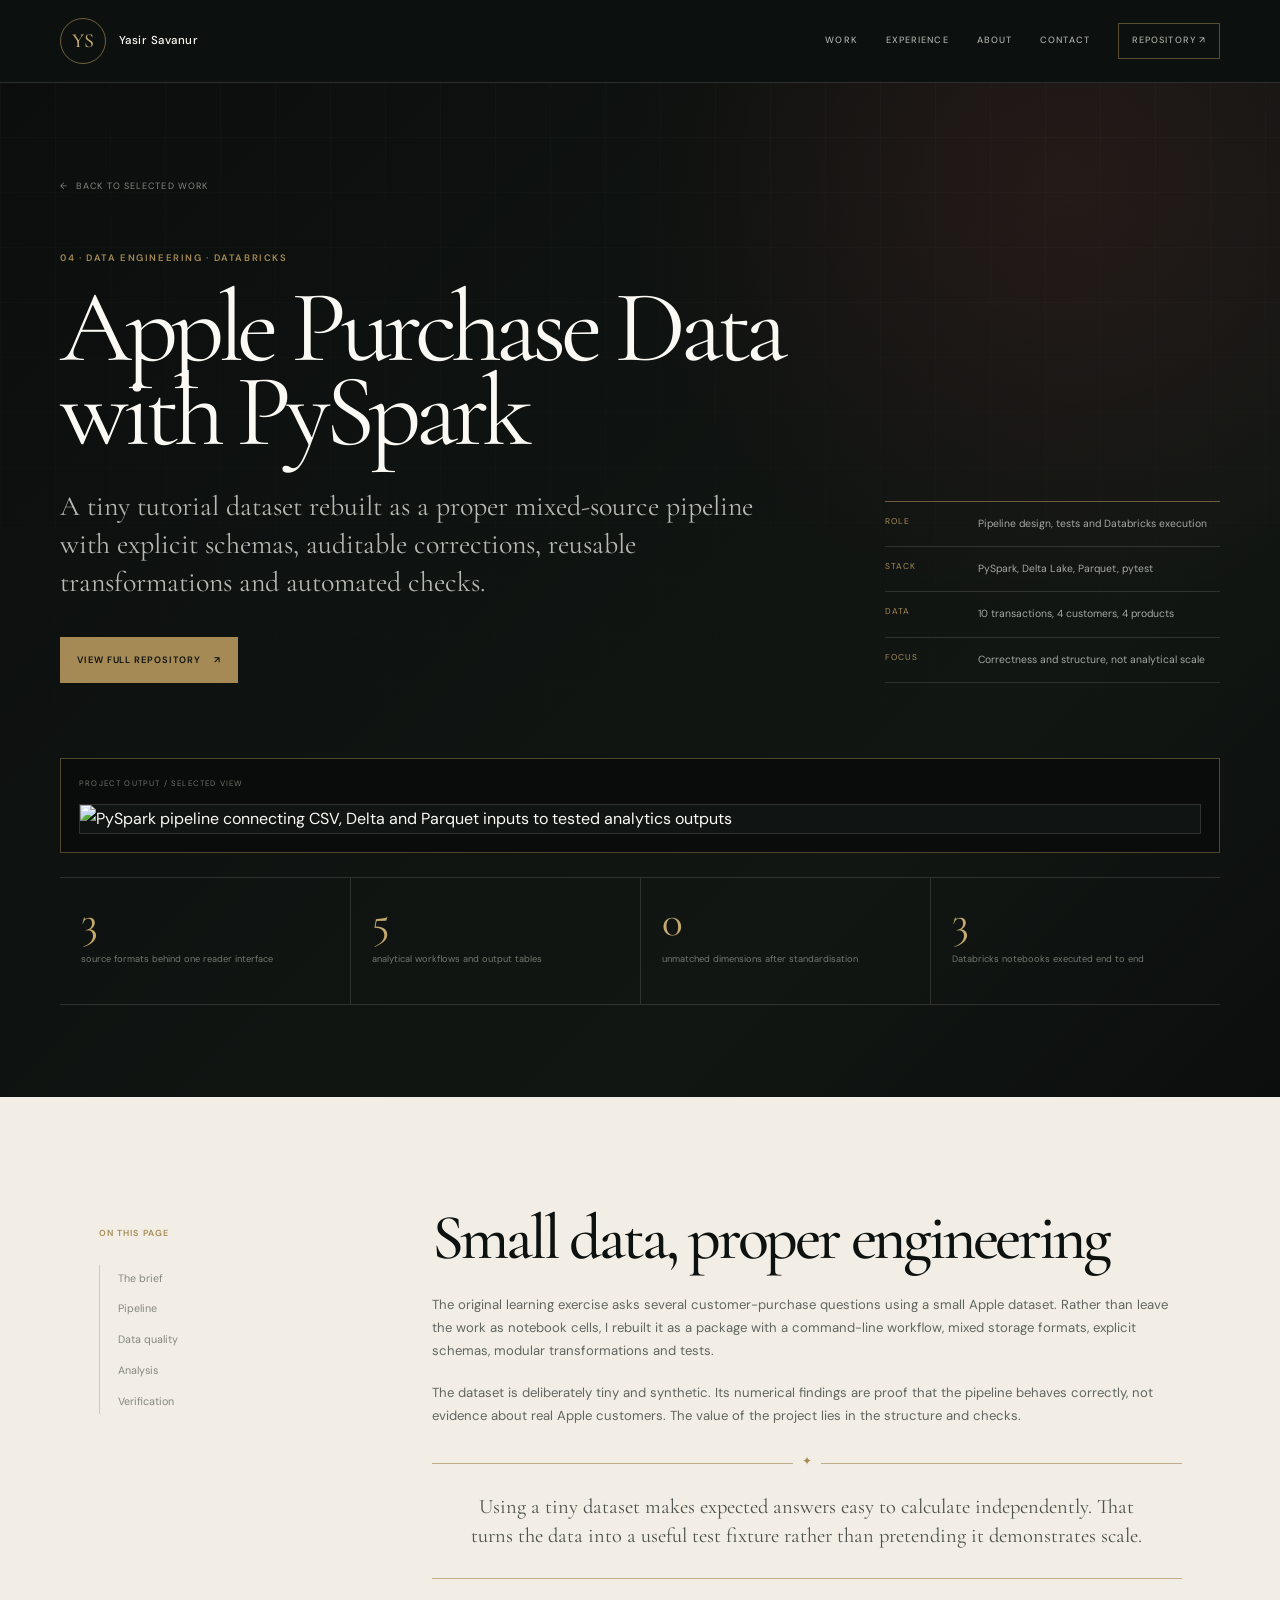
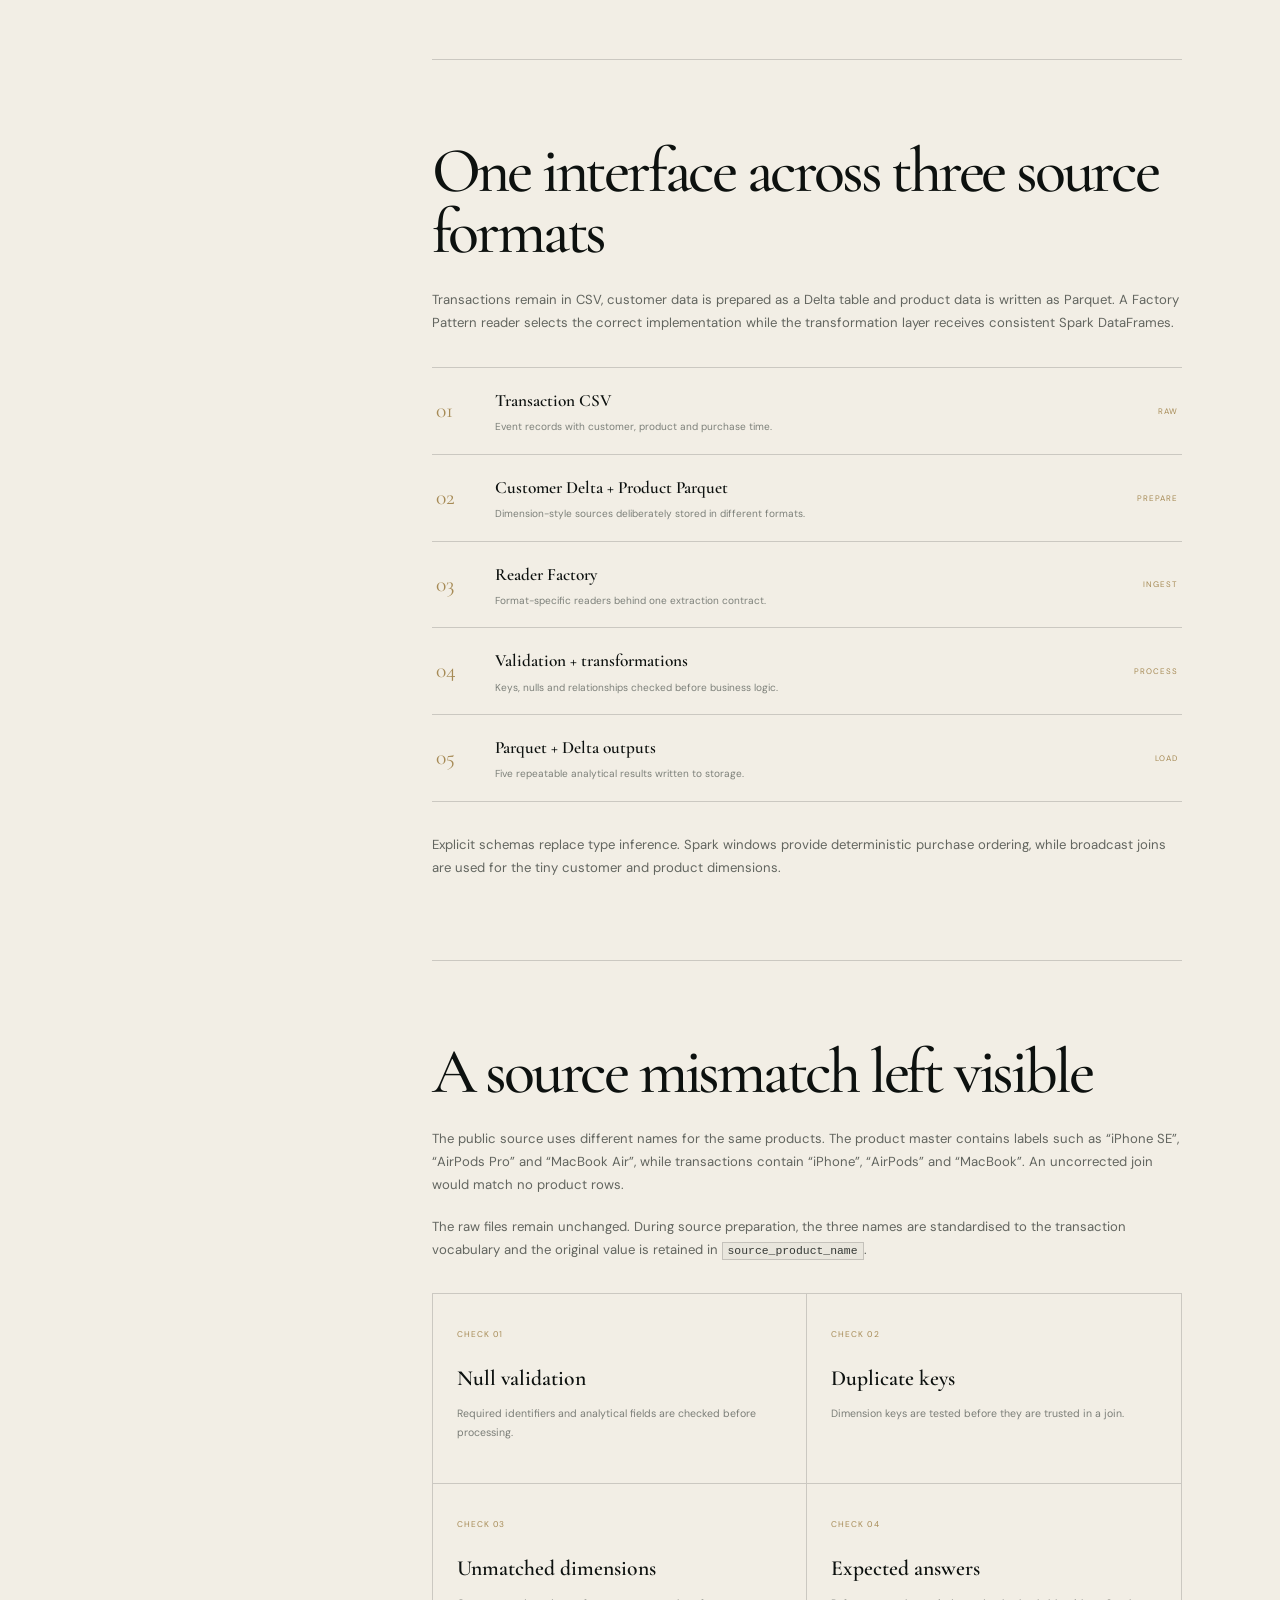
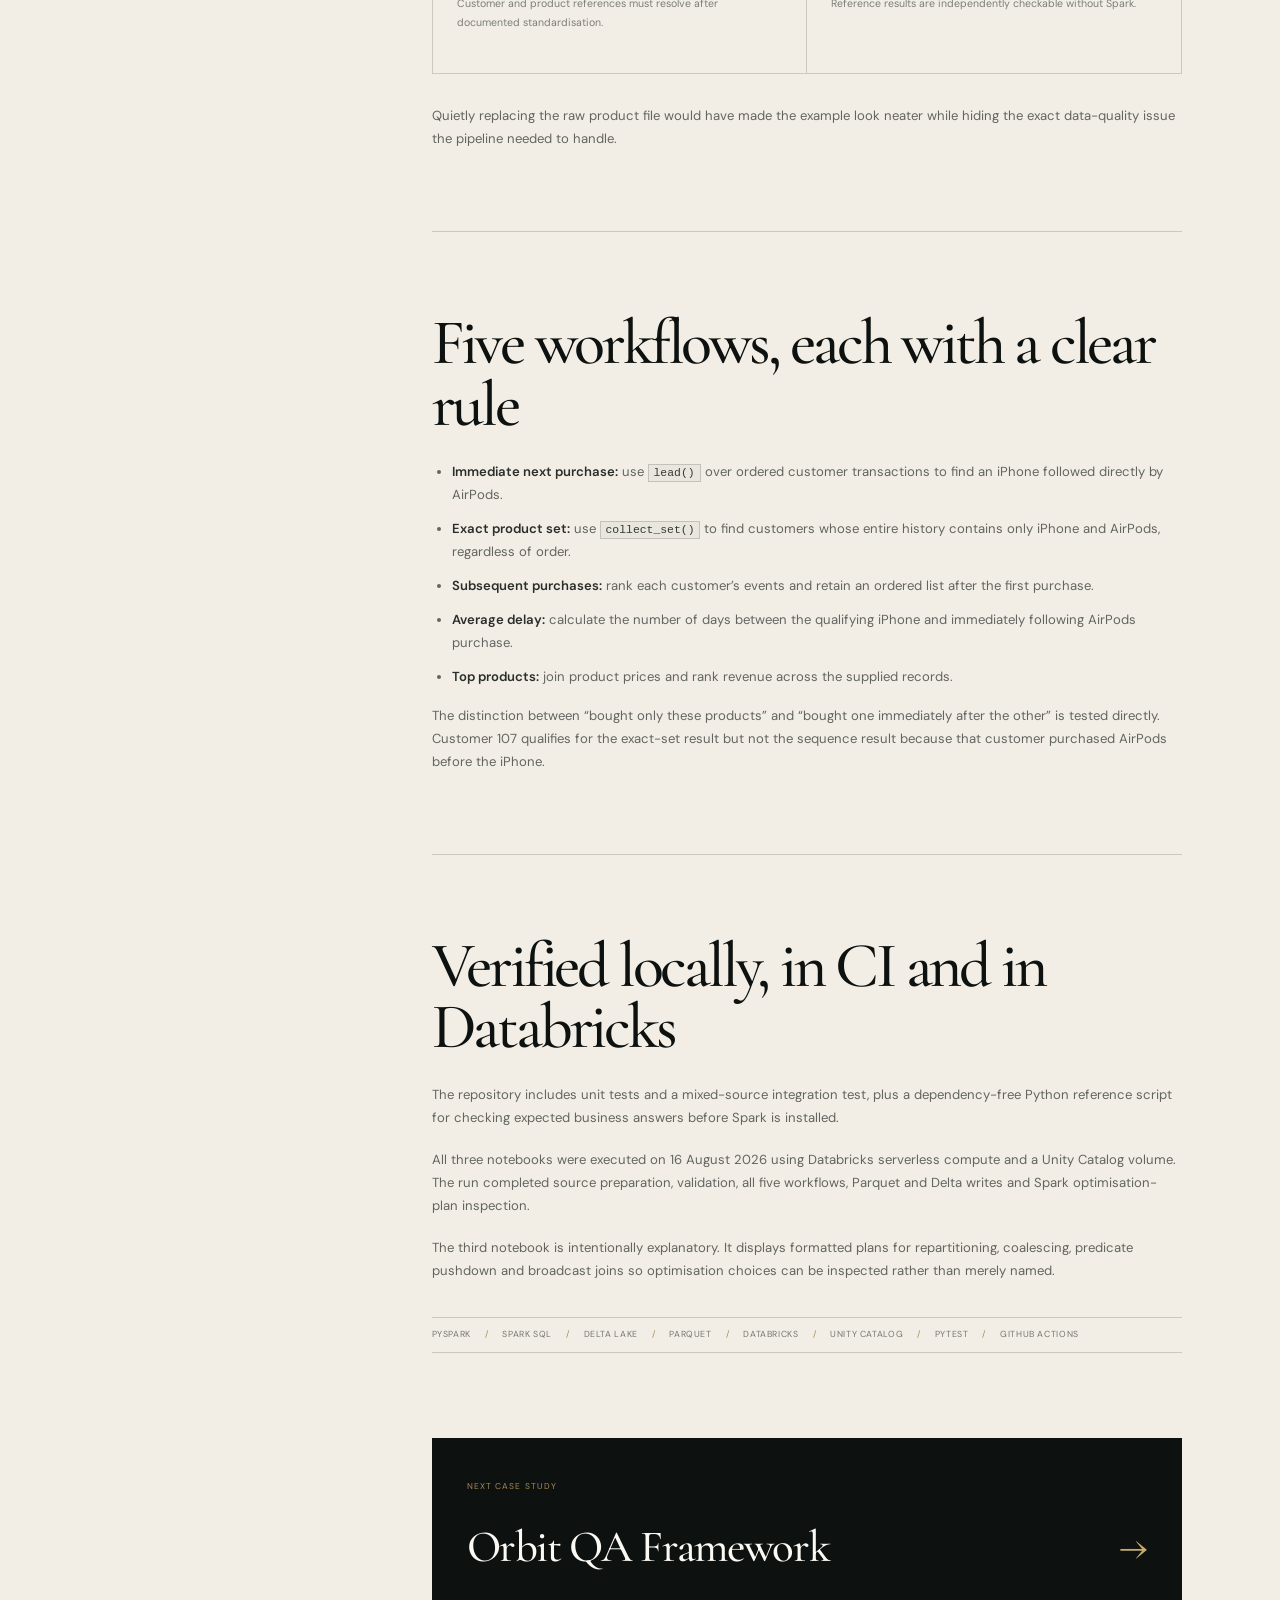
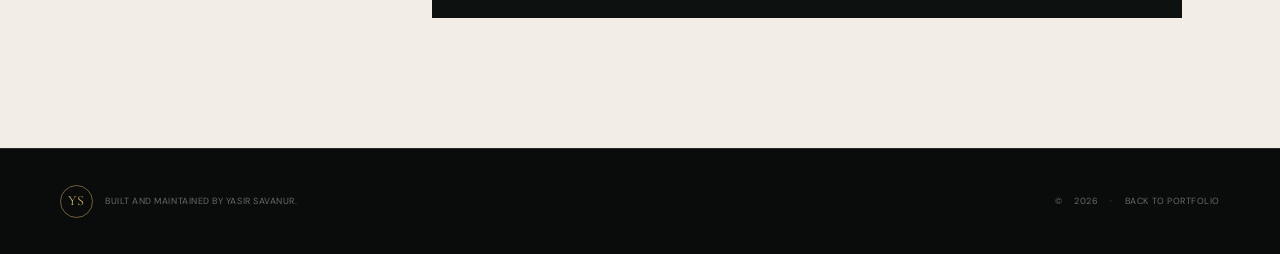
==== commit b4fc3a2c: "Refine portfolio with editorial layered design" ====
--- a/projects/apple-pyspark.html
+++ b/projects/apple-pyspark.html
@@ -6,7 +6,7 @@
     <meta name="description" content="Apple Purchase Data case study: a tested PySpark pipeline across CSV, Parquet and Delta sources, verified in Databricks.">
     <meta name="theme-color" content="#070b10">
     <title>Apple Purchase Data with PySpark | Yasir Savanur</title>
-    <link rel="stylesheet" href="../assets/css/portfolio.css">
+    <link rel="stylesheet" href="../assets/css/case-study.css">
     <script src="../assets/js/portfolio.js" defer></script>
   </head>
   <body class="case-page" style="--case-glow: rgba(255, 95, 95, 0.09)">
--- a/assets/css/case-study.css
+++ b/assets/css/case-study.css
@@ -0,0 +1,869 @@
+@import url("https://fonts.googleapis.com/css2?family=Cormorant+Garamond:wght@400;500;600&family=DM+Sans:wght@300;400;500;600&display=swap");
+
+:root {
+  --ink: #0d110f;
+  --ink-soft: #141916;
+  --paper: #f2eee5;
+  --paper-deep: #e9e2d5;
+  --white: #fbf9f4;
+  --gold: #a68a55;
+  --gold-bright: #c5a96f;
+  --muted-dark: #9da19a;
+  --muted-light: #62655f;
+  --line-dark: rgba(255, 255, 255, 0.13);
+  --line-light: rgba(13, 17, 15, 0.17);
+  --serif: "Cormorant Garamond", Georgia, serif;
+  --sans: "DM Sans", Arial, sans-serif;
+  --shell: 1160px;
+}
+
+* {
+  box-sizing: border-box;
+}
+
+html {
+  scroll-behavior: smooth;
+  scroll-padding-top: 96px;
+}
+
+body {
+  margin: 0;
+  background: var(--ink);
+  color: var(--white);
+  font-family: var(--sans);
+  font-size: 16px;
+  font-weight: 400;
+  line-height: 1.75;
+  -webkit-font-smoothing: antialiased;
+}
+
+a {
+  color: inherit;
+  text-decoration: none;
+}
+
+img {
+  display: block;
+  max-width: 100%;
+}
+
+button {
+  font: inherit;
+}
+
+::selection {
+  background: var(--gold);
+  color: var(--ink);
+}
+
+.shell {
+  width: min(calc(100% - 48px), var(--shell));
+  margin-inline: auto;
+}
+
+.sr-only {
+  position: absolute;
+  width: 1px;
+  height: 1px;
+  padding: 0;
+  margin: -1px;
+  overflow: hidden;
+  clip: rect(0, 0, 0, 0);
+  white-space: nowrap;
+  border: 0;
+}
+
+.skip-link {
+  position: fixed;
+  top: 10px;
+  left: 10px;
+  z-index: 1000;
+  padding: 8px 13px;
+  background: var(--gold-bright);
+  color: var(--ink);
+  font-size: 0.7rem;
+  transform: translateY(-160%);
+}
+
+.skip-link:focus {
+  transform: translateY(0);
+}
+
+:focus-visible {
+  outline: 2px solid var(--gold-bright);
+  outline-offset: 4px;
+}
+
+.site-header {
+  position: fixed;
+  inset: 0 0 auto;
+  z-index: 100;
+  border-bottom: 1px solid var(--line-dark);
+  background: rgba(13, 17, 15, 0.96);
+  backdrop-filter: blur(14px);
+}
+
+.nav-shell {
+  display: flex;
+  min-height: 82px;
+  align-items: center;
+  justify-content: space-between;
+}
+
+.brand {
+  display: inline-flex;
+  align-items: center;
+  gap: 13px;
+  color: var(--white);
+  font-size: 0.72rem;
+  font-weight: 500;
+  letter-spacing: 0.04em;
+}
+
+.brand-mark {
+  display: grid;
+  width: 46px;
+  height: 46px;
+  place-items: center;
+  border: 1px solid rgba(166, 138, 85, 0.66);
+  border-radius: 50%;
+  color: var(--gold-bright);
+  font-family: var(--serif);
+  font-size: 1.25rem;
+}
+
+.site-nav {
+  display: flex;
+  align-items: center;
+  gap: 28px;
+  color: #aaada7;
+  font-size: 0.57rem;
+  font-weight: 500;
+  letter-spacing: 0.12em;
+  text-transform: uppercase;
+}
+
+.site-nav a:hover {
+  color: var(--gold-bright);
+}
+
+.nav-cta {
+  padding: 9px 13px;
+  border: 1px solid rgba(166, 138, 85, 0.5);
+}
+
+.nav-toggle {
+  display: none;
+  width: 42px;
+  height: 42px;
+  border: 1px solid var(--line-dark);
+  background: transparent;
+  color: var(--white);
+}
+
+.nav-toggle > span:not(.sr-only) {
+  display: block;
+  width: 17px;
+  height: 1px;
+  margin: 5px auto;
+  background: currentColor;
+}
+
+.case-main {
+  padding-top: 82px;
+}
+
+.case-hero {
+  position: relative;
+  padding: 88px 0 92px;
+  overflow: hidden;
+  background:
+    radial-gradient(circle at 83% 10%, var(--case-glow, rgba(166, 138, 85, 0.09)), transparent 27rem),
+    linear-gradient(135deg, #0b0e0d, #111613 72%, #0b0e0d);
+}
+
+.case-hero::before {
+  position: absolute;
+  inset: 0;
+  pointer-events: none;
+  background-image:
+    linear-gradient(rgba(255, 255, 255, 0.018) 1px, transparent 1px),
+    linear-gradient(90deg, rgba(255, 255, 255, 0.018) 1px, transparent 1px);
+  background-size: 55px 55px;
+  content: "";
+  mask-image: linear-gradient(to bottom, black, transparent 88%);
+}
+
+.case-hero .shell {
+  position: relative;
+  z-index: 1;
+}
+
+.back-link {
+  display: inline-flex;
+  gap: 8px;
+  align-items: center;
+  margin-bottom: 55px;
+  color: #838881;
+  font-size: 0.57rem;
+  letter-spacing: 0.12em;
+  text-transform: uppercase;
+}
+
+.back-link:hover {
+  color: var(--gold-bright);
+}
+
+.case-hero-grid {
+  display: grid;
+  grid-template-columns: minmax(0, 1.25fr) minmax(300px, 0.58fr);
+  gap: clamp(55px, 8vw, 110px);
+  align-items: end;
+}
+
+.eyebrow {
+  margin: 0 0 20px;
+  color: var(--gold);
+  font-size: 0.59rem;
+  font-weight: 600;
+  letter-spacing: 0.17em;
+  text-transform: uppercase;
+}
+
+.case-hero h1 {
+  max-width: 850px;
+  margin: 0;
+  color: var(--white);
+  font-family: var(--serif);
+  font-size: clamp(4rem, 8vw, 8.2rem);
+  font-weight: 400;
+  letter-spacing: -0.06em;
+  line-height: 0.82;
+}
+
+.case-lead {
+  max-width: 720px;
+  margin: 34px 0 0;
+  color: #b6b9b2;
+  font-family: var(--serif);
+  font-size: clamp(1.28rem, 2.2vw, 1.75rem);
+  line-height: 1.35;
+}
+
+.case-actions {
+  display: flex;
+  flex-wrap: wrap;
+  gap: 12px;
+  margin-top: 35px;
+}
+
+.button {
+  display: inline-flex;
+  min-height: 46px;
+  align-items: center;
+  gap: 13px;
+  padding: 10px 16px;
+  border: 1px solid var(--gold);
+  color: var(--white);
+  font-size: 0.58rem;
+  font-weight: 600;
+  letter-spacing: 0.1em;
+  text-transform: uppercase;
+  transition: background 160ms ease, color 160ms ease, border-color 160ms ease;
+}
+
+.button:hover,
+.button-primary {
+  background: var(--gold);
+  color: var(--ink);
+}
+
+.button-primary:hover {
+  border-color: var(--gold-bright);
+  background: var(--gold-bright);
+}
+
+.button-secondary {
+  border-color: var(--line-dark);
+}
+
+.case-side {
+  border-top: 1px solid rgba(166, 138, 85, 0.62);
+  border-bottom: 1px solid var(--line-dark);
+}
+
+.case-side dl {
+  margin: 0;
+}
+
+.case-side dl > div {
+  display: grid;
+  grid-template-columns: 78px 1fr;
+  gap: 15px;
+  padding: 13px 0;
+}
+
+.case-side dl > div + div {
+  border-top: 1px solid var(--line-dark);
+}
+
+.case-side dt {
+  color: var(--gold);
+  font-size: 0.53rem;
+  letter-spacing: 0.11em;
+  text-transform: uppercase;
+}
+
+.case-side dd {
+  margin: 0;
+  color: #a4a8a1;
+  font-size: 0.65rem;
+}
+
+.case-media-shell {
+  position: relative;
+  margin-top: 75px;
+  padding: 18px;
+  border: 1px solid rgba(166, 138, 85, 0.46);
+  background: #090c0a;
+}
+
+.case-media-shell::before {
+  display: block;
+  margin-bottom: 13px;
+  color: #6f746d;
+  content: "PROJECT OUTPUT / SELECTED VIEW";
+  font-size: 0.49rem;
+  letter-spacing: 0.15em;
+}
+
+.case-media-shell img {
+  width: 100%;
+  max-height: 690px;
+  object-fit: contain;
+  border: 1px solid var(--line-dark);
+  background: #101412;
+}
+
+.case-facts {
+  display: grid;
+  grid-template-columns: repeat(4, 1fr);
+  margin-top: 24px;
+  border-top: 1px solid var(--line-dark);
+  border-bottom: 1px solid var(--line-dark);
+}
+
+.case-fact {
+  min-height: 126px;
+  padding: 22px 21px;
+}
+
+.case-fact + .case-fact {
+  border-left: 1px solid var(--line-dark);
+}
+
+.case-fact strong,
+.case-fact span {
+  display: block;
+}
+
+.case-fact strong {
+  color: var(--gold-bright);
+  font-family: var(--serif);
+  font-size: clamp(1.7rem, 3.4vw, 2.7rem);
+  font-weight: 400;
+  line-height: 1;
+}
+
+.case-fact span {
+  margin-top: 10px;
+  color: #737871;
+  font-size: 0.58rem;
+  line-height: 1.5;
+}
+
+.case-content {
+  padding: 110px 0 130px;
+  background: var(--paper);
+  color: var(--ink);
+}
+
+.case-layout {
+  display: grid;
+  grid-template-columns: 205px minmax(0, 750px);
+  gap: clamp(65px, 10vw, 145px);
+  justify-content: center;
+}
+
+.case-toc {
+  position: sticky;
+  top: 120px;
+  align-self: start;
+  padding-top: 10px;
+}
+
+.case-toc > span {
+  color: var(--gold);
+  font-size: 0.55rem;
+  font-weight: 600;
+  letter-spacing: 0.13em;
+  text-transform: uppercase;
+}
+
+.case-toc nav {
+  display: grid;
+  gap: 12px;
+  margin-top: 20px;
+  padding: 4px 0 4px 18px;
+  border-left: 1px solid var(--line-light);
+}
+
+.case-toc a {
+  color: #858780;
+  font-size: 0.67rem;
+}
+
+.case-toc a:hover {
+  color: var(--ink);
+}
+
+.case-article section + section {
+  margin-top: 80px;
+  padding-top: 80px;
+  border-top: 1px solid var(--line-light);
+}
+
+.case-article h2 {
+  margin: 0 0 26px;
+  color: var(--ink);
+  font-family: var(--serif);
+  font-size: clamp(2.8rem, 5vw, 4.5rem);
+  font-weight: 500;
+  letter-spacing: -0.05em;
+  line-height: 0.96;
+}
+
+.case-article h3 {
+  margin: 39px 0 12px;
+  color: var(--ink);
+  font-family: var(--serif);
+  font-size: 1.45rem;
+  font-weight: 600;
+}
+
+.case-article p,
+.case-article li {
+  color: var(--muted-light);
+  font-size: 0.82rem;
+}
+
+.case-article p {
+  margin: 0 0 19px;
+}
+
+.case-article ul,
+.case-article ol {
+  display: grid;
+  gap: 11px;
+  padding-left: 20px;
+}
+
+.case-article strong {
+  color: #2a2e2a;
+  font-weight: 600;
+}
+
+.case-article code {
+  padding: 2px 5px;
+  border: 1px solid var(--line-light);
+  background: rgba(13, 17, 15, 0.035);
+  color: #353935;
+  font-size: 0.87em;
+}
+
+.callout {
+  position: relative;
+  margin: 35px 0;
+  padding: 28px 35px;
+  border-top: 1px solid rgba(166, 138, 85, 0.65);
+  border-bottom: 1px solid rgba(166, 138, 85, 0.65);
+}
+
+.callout::before {
+  position: absolute;
+  top: -13px;
+  left: 50%;
+  padding: 0 9px;
+  background: var(--paper);
+  color: var(--gold);
+  content: "✦";
+  font-size: 0.75rem;
+  transform: translateX(-50%);
+}
+
+.callout p {
+  margin: 0;
+  color: #4c514b;
+  font-family: var(--serif);
+  font-size: 1.28rem;
+  line-height: 1.42;
+  text-align: center;
+}
+
+.flow-grid {
+  margin: 32px 0;
+  border-top: 1px solid var(--line-light);
+}
+
+.flow-step {
+  display: grid;
+  grid-template-columns: 44px 1fr auto;
+  gap: 15px;
+  align-items: center;
+  padding: 18px 4px;
+  border-bottom: 1px solid var(--line-light);
+}
+
+.flow-step > span:first-child {
+  color: var(--gold);
+  font-family: var(--serif);
+  font-size: 1.35rem;
+}
+
+.flow-step b,
+.flow-step small {
+  display: block;
+}
+
+.flow-step b {
+  color: var(--ink);
+  font-family: var(--serif);
+  font-size: 1.08rem;
+  font-weight: 600;
+}
+
+.flow-step small {
+  margin-top: 2px;
+  color: #7d807a;
+  font-size: 0.63rem;
+}
+
+.flow-step em {
+  color: var(--gold);
+  font-size: 0.5rem;
+  font-style: normal;
+  letter-spacing: 0.12em;
+}
+
+.decision-grid {
+  display: grid;
+  grid-template-columns: 1fr 1fr;
+  margin: 31px 0;
+  border-top: 1px solid var(--line-light);
+  border-left: 1px solid var(--line-light);
+}
+
+.decision-card {
+  min-height: 190px;
+  padding: 24px;
+  border-right: 1px solid var(--line-light);
+  border-bottom: 1px solid var(--line-light);
+}
+
+.decision-card span {
+  color: var(--gold);
+  font-size: 0.52rem;
+  letter-spacing: 0.13em;
+}
+
+.decision-card h3 {
+  margin: 14px 0 7px;
+  font-size: 1.35rem;
+}
+
+.decision-card p {
+  margin: 0;
+  color: #7b7e78;
+  font-size: 0.66rem;
+}
+
+.case-tags {
+  display: flex;
+  flex-wrap: wrap;
+  margin-top: 35px;
+  padding: 0;
+  border-top: 1px solid var(--line-light);
+  border-bottom: 1px solid var(--line-light);
+}
+
+.case-tags span {
+  padding: 9px 14px 9px 0;
+  color: #747771;
+  font-size: 0.55rem;
+  letter-spacing: 0.07em;
+  text-transform: uppercase;
+}
+
+.case-tags span + span::before {
+  margin-right: 14px;
+  color: var(--gold);
+  content: "/";
+}
+
+.next-case {
+  display: block;
+  margin-top: 85px;
+  padding: 31px 34px;
+  border: 1px solid var(--ink);
+  background: var(--ink);
+  color: var(--white);
+}
+
+.next-case:hover {
+  border-color: var(--gold);
+}
+
+.next-case > span {
+  color: var(--gold);
+  font-size: 0.53rem;
+  letter-spacing: 0.13em;
+  text-transform: uppercase;
+}
+
+.next-case b {
+  display: flex;
+  justify-content: space-between;
+  margin-top: 10px;
+  font-family: var(--serif);
+  font-size: clamp(1.8rem, 3.6vw, 2.8rem);
+  font-weight: 500;
+  letter-spacing: -0.03em;
+}
+
+.next-case i {
+  color: var(--gold-bright);
+  font-style: normal;
+}
+
+.qa-visual {
+  display: grid;
+  min-height: 430px;
+  align-content: center;
+  padding: clamp(28px, 7vw, 90px);
+  background:
+    linear-gradient(rgba(255, 255, 255, 0.018) 1px, transparent 1px),
+    linear-gradient(90deg, rgba(255, 255, 255, 0.018) 1px, transparent 1px),
+    #0e1310;
+  background-size: 36px 36px;
+}
+
+.qa-job {
+  display: grid;
+  grid-template-columns: 12px 1fr auto;
+  gap: 13px;
+  align-items: center;
+  padding: 16px 2px;
+  border-bottom: 1px solid var(--line-dark);
+  color: #b6bab3;
+  font-size: 0.62rem;
+}
+
+.qa-job:first-child {
+  border-top: 1px solid var(--line-dark);
+}
+
+.qa-job i {
+  width: 6px;
+  height: 6px;
+  border-radius: 50%;
+  background: var(--gold-bright);
+  box-shadow: 0 0 10px rgba(197, 169, 111, 0.45);
+}
+
+.qa-job span:last-child {
+  color: var(--gold-bright);
+  font-size: 0.49rem;
+  letter-spacing: 0.1em;
+}
+
+.site-footer {
+  border-top: 1px solid var(--line-dark);
+  background: #090c0a;
+}
+
+.site-footer .shell {
+  display: flex;
+  min-height: 105px;
+  align-items: center;
+  justify-content: space-between;
+  color: #686d67;
+  font-size: 0.56rem;
+  letter-spacing: 0.06em;
+  text-transform: uppercase;
+}
+
+.site-footer p {
+  display: flex;
+  align-items: center;
+  gap: 12px;
+  margin: 0;
+}
+
+.site-footer .brand-mark {
+  width: 33px;
+  height: 33px;
+  font-size: 0.88rem;
+}
+
+.site-footer a:hover {
+  color: var(--gold-bright);
+}
+
+.reveal {
+  opacity: 0;
+  transform: translateY(14px);
+  transition: opacity 650ms ease, transform 650ms ease;
+}
+
+.reveal.is-visible {
+  opacity: 1;
+  transform: none;
+}
+
+@media (max-width: 950px) {
+  .case-hero-grid {
+    grid-template-columns: 1fr;
+  }
+
+  .case-side {
+    max-width: 630px;
+  }
+
+  .case-facts {
+    grid-template-columns: repeat(2, 1fr);
+  }
+
+  .case-fact:nth-child(3) {
+    border-top: 1px solid var(--line-dark);
+    border-left: 0;
+  }
+
+  .case-fact:nth-child(4) {
+    border-top: 1px solid var(--line-dark);
+  }
+
+  .case-layout {
+    grid-template-columns: 1fr;
+  }
+
+  .case-toc {
+    display: none;
+  }
+}
+
+@media (max-width: 740px) {
+  .shell {
+    width: min(calc(100% - 32px), var(--shell));
+  }
+
+  .nav-toggle {
+    display: block;
+  }
+
+  .site-nav {
+    position: absolute;
+    top: 72px;
+    right: 16px;
+    left: 16px;
+    display: none;
+    padding: 10px;
+    border: 1px solid rgba(166, 138, 85, 0.46);
+    background: #101411;
+  }
+
+  .site-nav.is-open {
+    display: grid;
+  }
+
+  .site-nav a {
+    padding: 11px;
+  }
+
+  .nav-toggle[aria-expanded="true"] > span:nth-child(1) {
+    transform: translateY(3px) rotate(45deg);
+  }
+
+  .nav-toggle[aria-expanded="true"] > span:nth-child(2) {
+    transform: translateY(-3px) rotate(-45deg);
+  }
+
+  .case-hero {
+    padding: 65px 0 70px;
+  }
+
+  .back-link {
+    margin-bottom: 38px;
+  }
+
+  .case-hero h1 {
+    font-size: clamp(4rem, 18vw, 6.2rem);
+  }
+
+  .case-media-shell {
+    margin-top: 50px;
+    padding: 10px;
+  }
+
+  .case-facts {
+    grid-template-columns: 1fr;
+  }
+
+  .case-fact + .case-fact,
+  .case-fact:nth-child(3),
+  .case-fact:nth-child(4) {
+    border-top: 1px solid var(--line-dark);
+    border-left: 0;
+  }
+
+  .case-content {
+    padding: 80px 0 95px;
+  }
+
+  .decision-grid {
+    grid-template-columns: 1fr;
+  }
+
+  .flow-step {
+    grid-template-columns: 36px 1fr;
+  }
+
+  .flow-step em {
+    display: none;
+  }
+
+  .site-footer .shell {
+    align-items: flex-start;
+    flex-direction: column;
+    gap: 12px;
+    justify-content: center;
+    padding: 24px 0;
+  }
+}
+
+@media (prefers-reduced-motion: reduce) {
+  html {
+    scroll-behavior: auto;
+  }
+
+  *,
+  *::before,
+  *::after {
+    transition-duration: 0.01ms !important;
+    animation-duration: 0.01ms !important;
+  }
+
+  .reveal {
+    opacity: 1;
+    transform: none;
+  }
+}
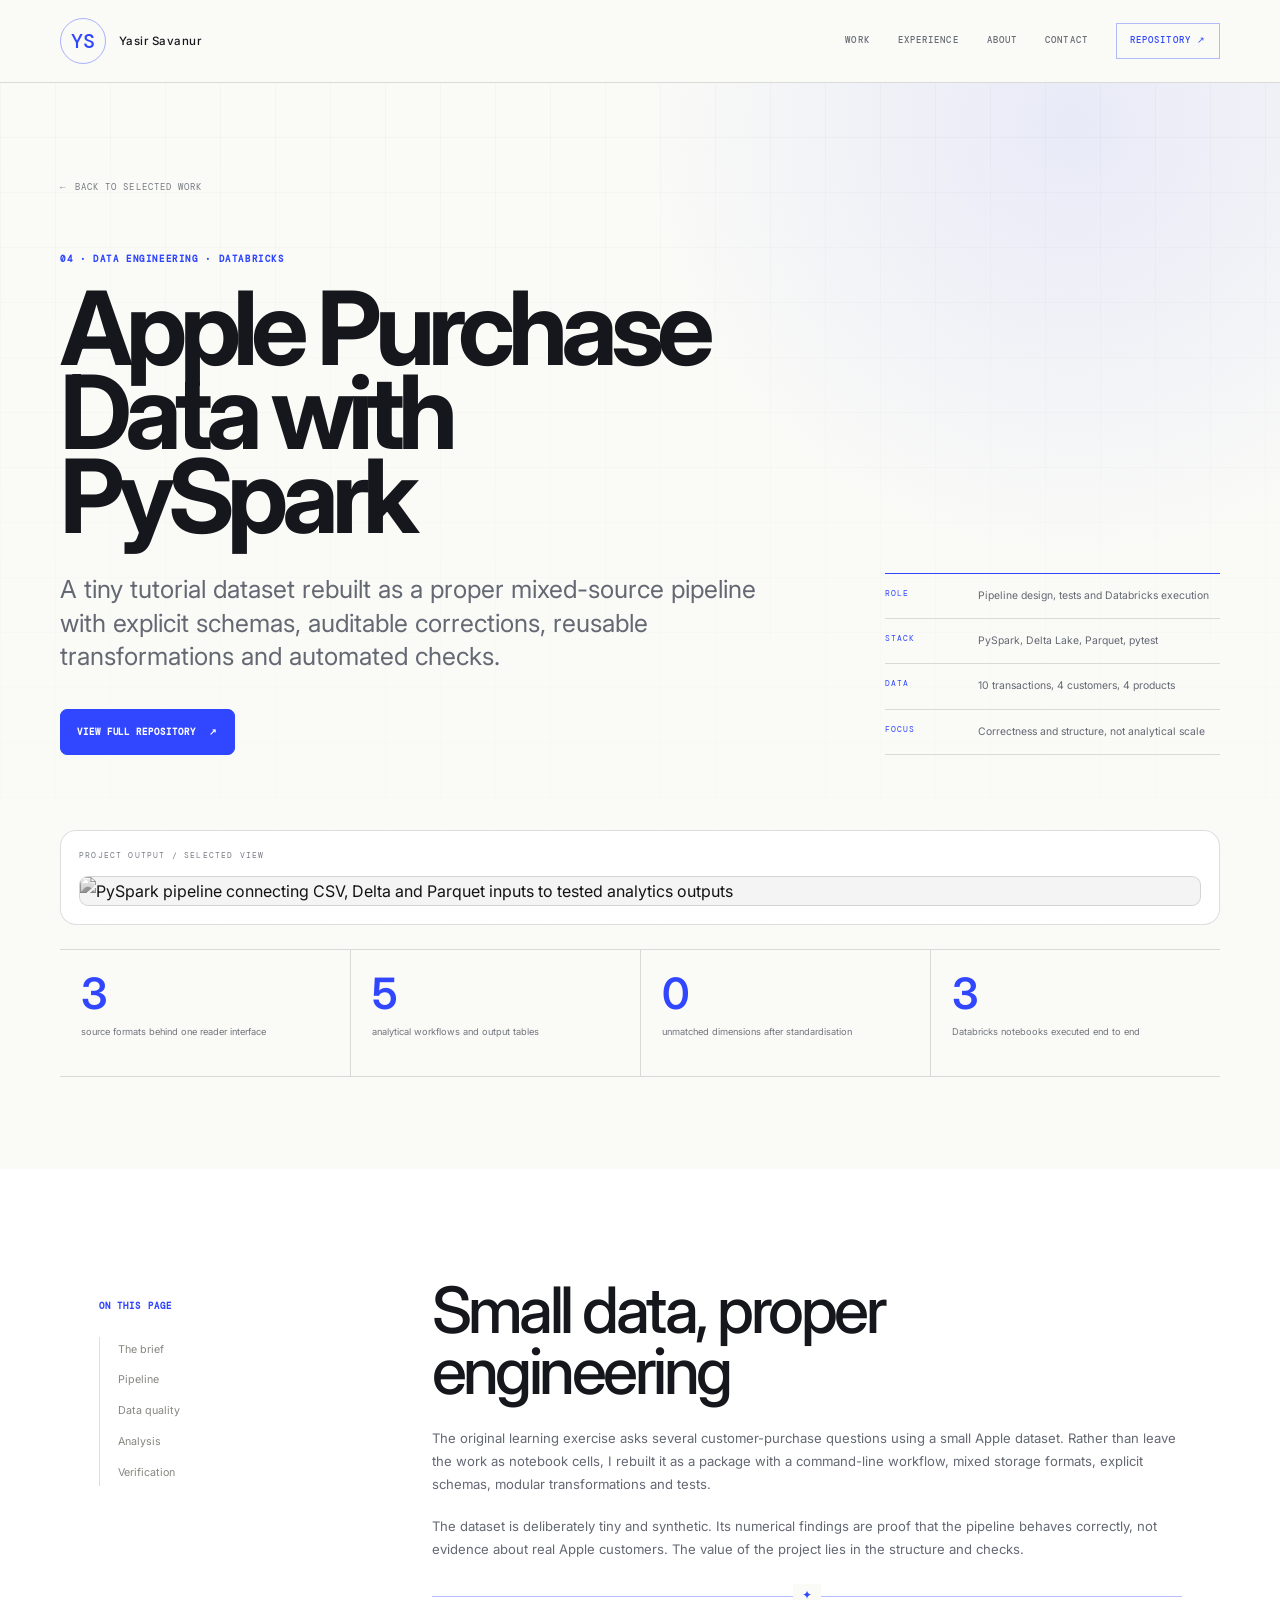
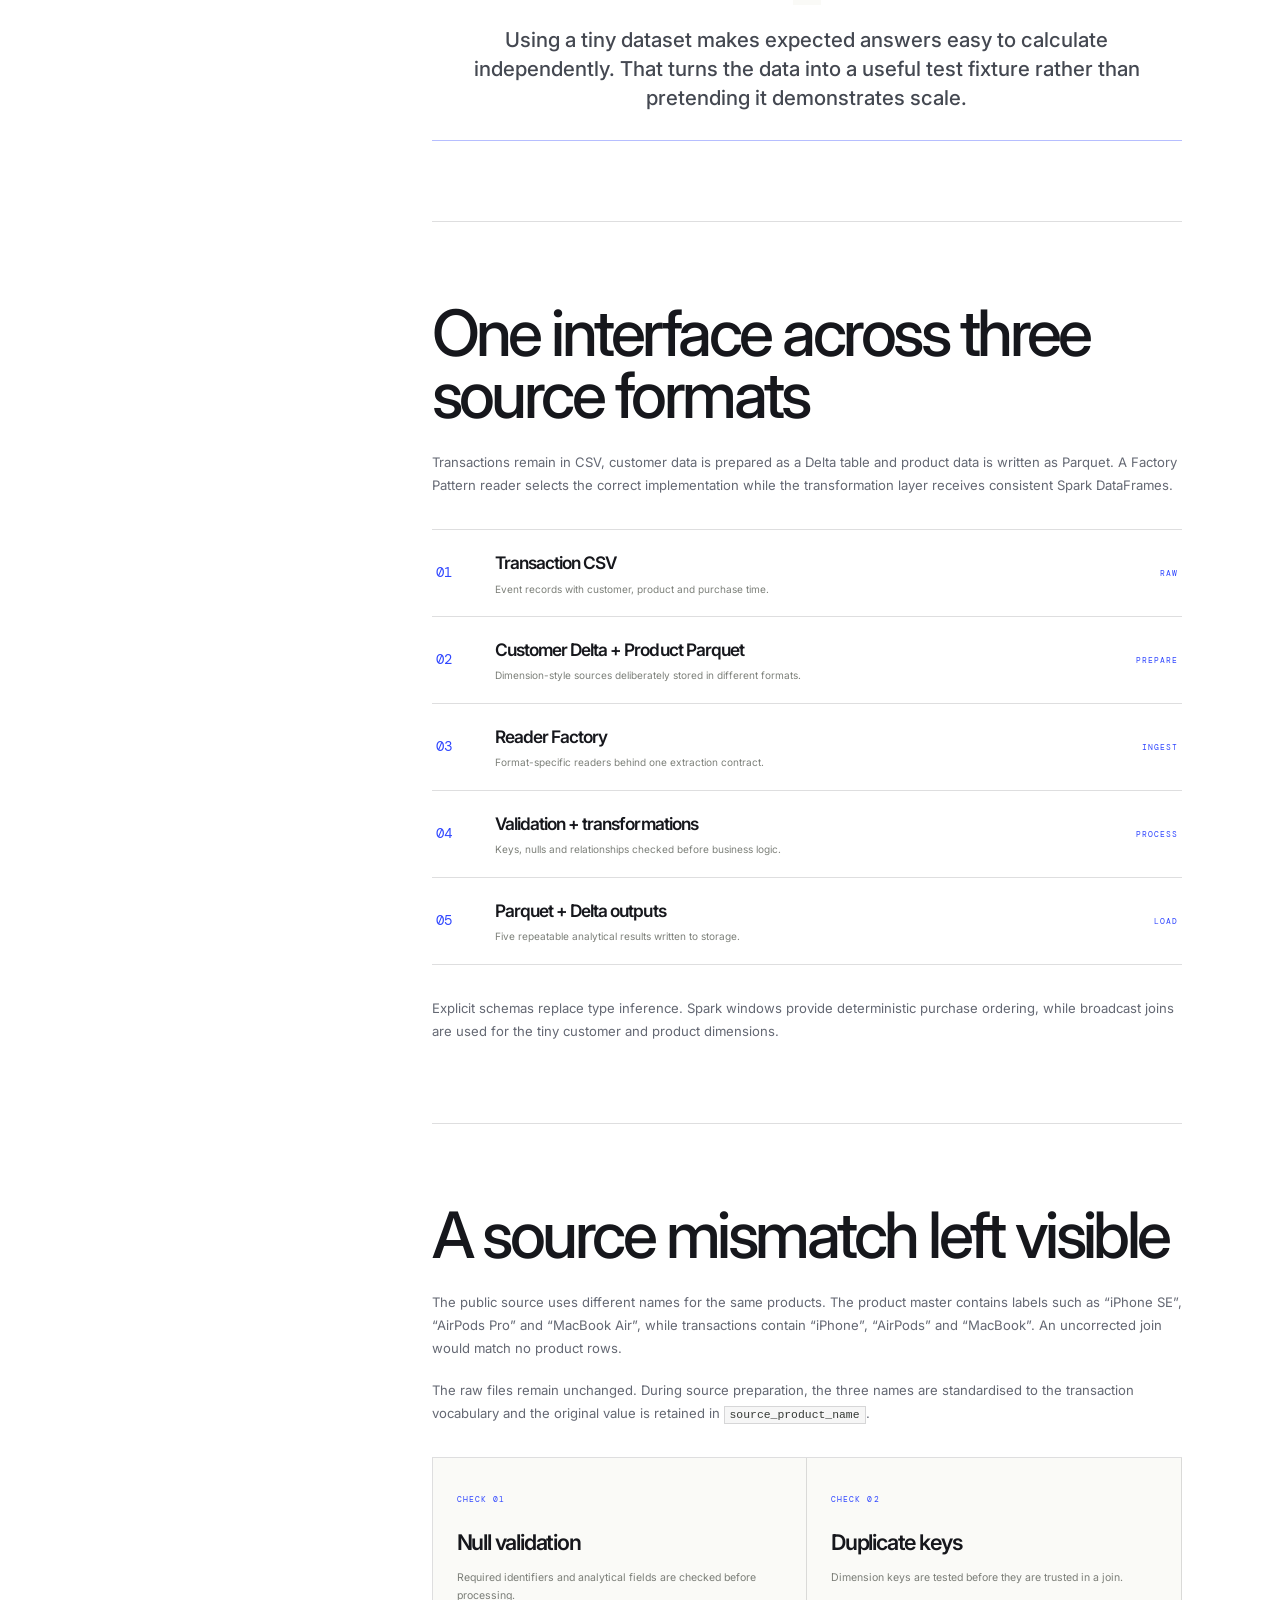
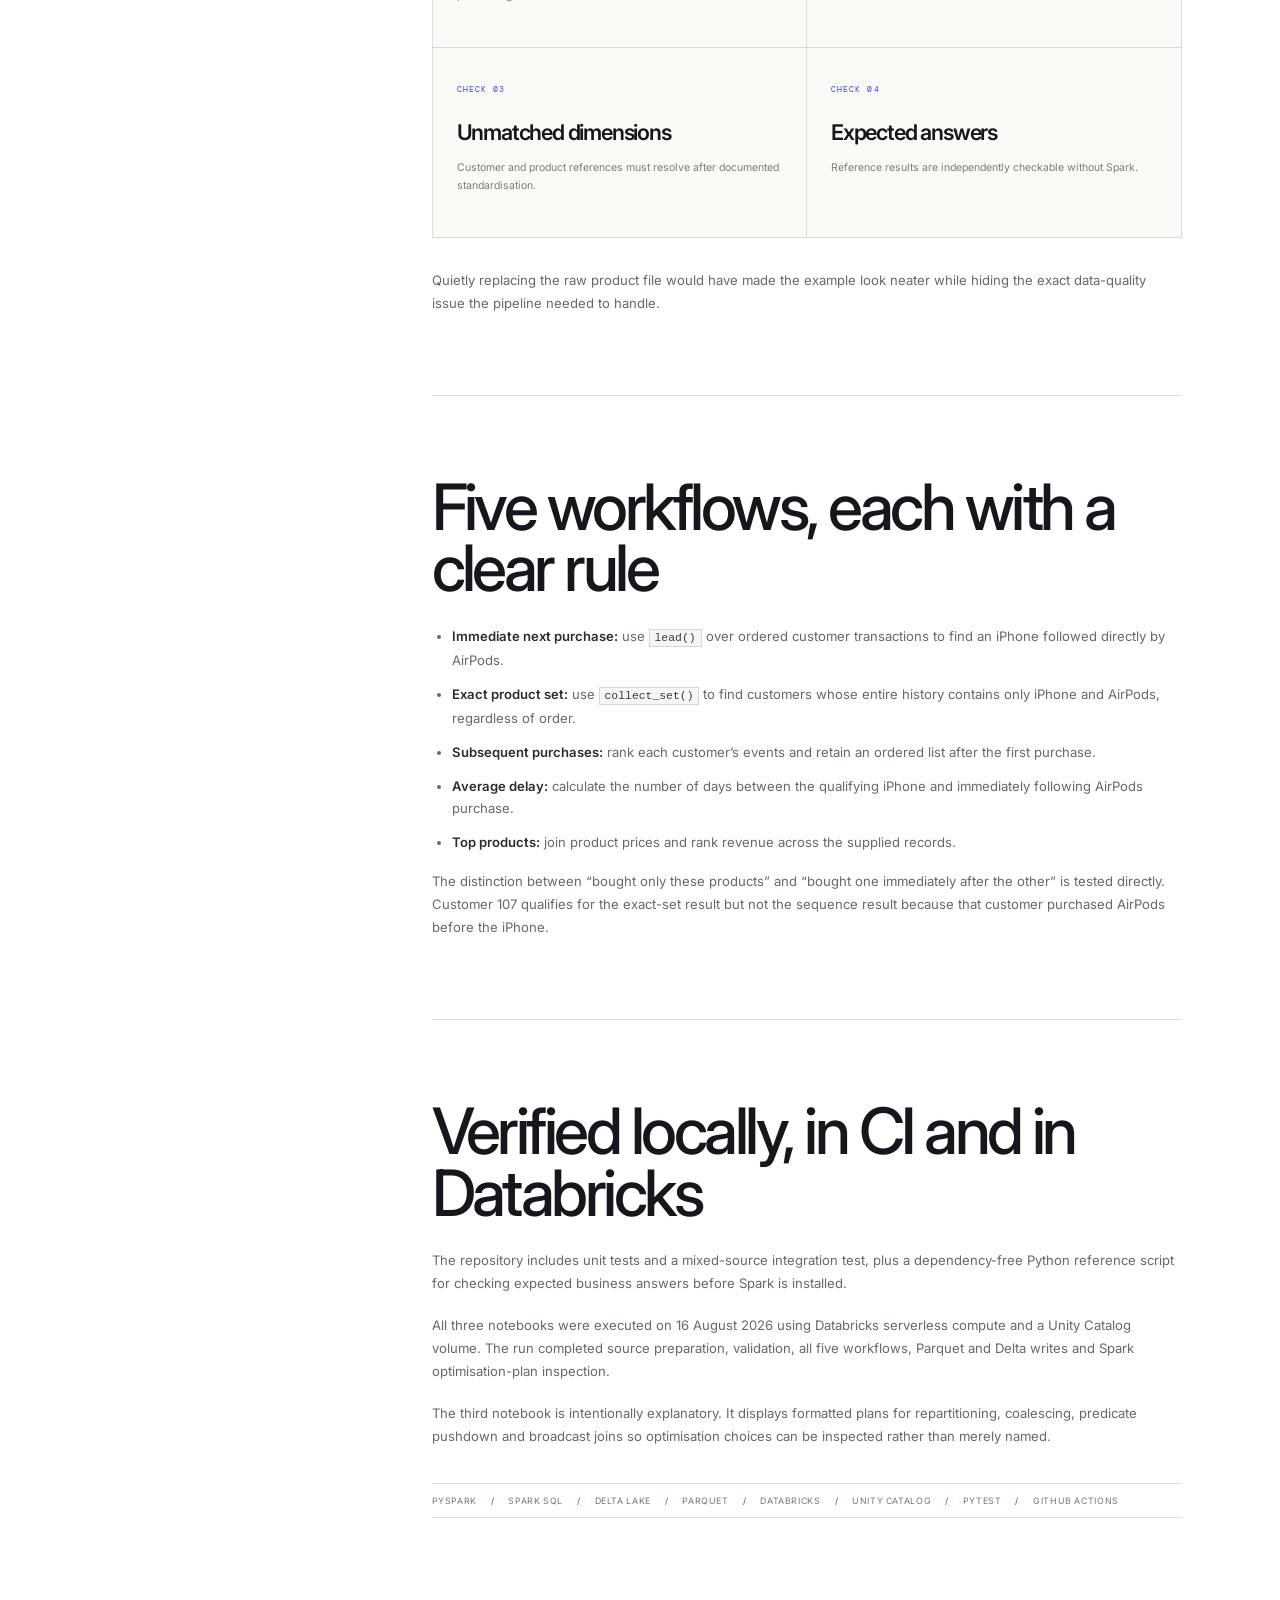
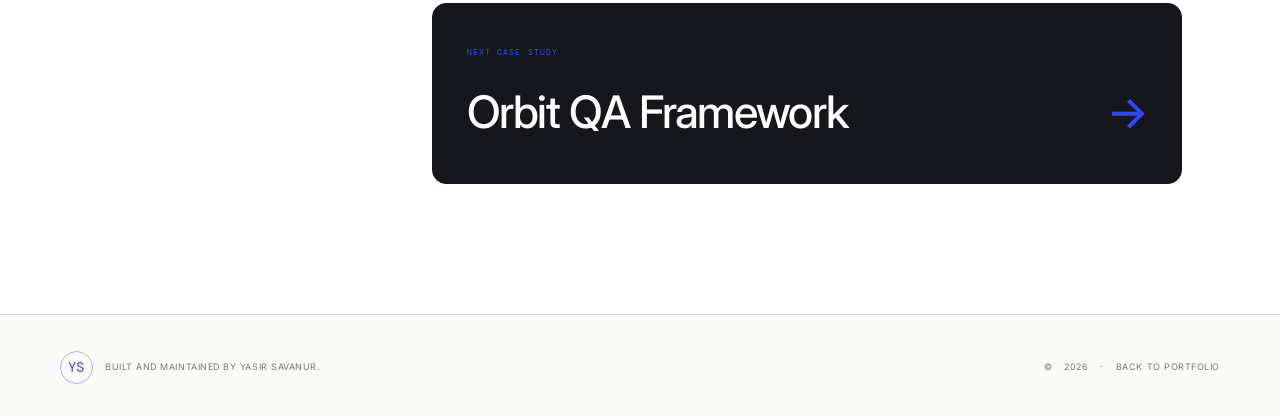
==== commit 4d20bfe9: "Polish light theme metadata and accessibility" ====
--- a/projects/apple-pyspark.html
+++ b/projects/apple-pyspark.html
@@ -4,7 +4,7 @@
     <meta charset="utf-8">
     <meta name="viewport" content="width=device-width, initial-scale=1">
     <meta name="description" content="Apple Purchase Data case study: a tested PySpark pipeline across CSV, Parquet and Delta sources, verified in Databricks.">
-    <meta name="theme-color" content="#070b10">
+    <meta name="theme-color" content="#fafaf7">
     <title>Apple Purchase Data with PySpark | Yasir Savanur</title>
     <link rel="stylesheet" href="../assets/css/case-study.css">
     <script src="../assets/js/portfolio.js" defer></script>
--- a/assets/css/case-study.css
+++ b/assets/css/case-study.css
@@ -1,19 +1,20 @@
-@import url("https://fonts.googleapis.com/css2?family=Cormorant+Garamond:wght@400;500;600&family=DM+Sans:wght@300;400;500;600&display=swap");
+@import url("https://fonts.googleapis.com/css2?family=DM+Mono:wght@400;500&family=Inter:wght@400;500;600;700&display=swap");
 
 :root {
-  --ink: #0d110f;
-  --ink-soft: #141916;
-  --paper: #f2eee5;
-  --paper-deep: #e9e2d5;
-  --white: #fbf9f4;
-  --gold: #a68a55;
-  --gold-bright: #c5a96f;
-  --muted-dark: #9da19a;
-  --muted-light: #62655f;
-  --line-dark: rgba(255, 255, 255, 0.13);
-  --line-light: rgba(13, 17, 15, 0.17);
-  --serif: "Cormorant Garamond", Georgia, serif;
-  --sans: "DM Sans", Arial, sans-serif;
+  --ink: #16171c;
+  --ink-soft: #202126;
+  --paper: #fafaf7;
+  --paper-deep: #f1f1ed;
+  --white: #ffffff;
+  --gold: #3047ff;
+  --gold-bright: #3047ff;
+  --muted-dark: #747881;
+  --muted-light: #646873;
+  --line-dark: rgba(22, 23, 28, 0.14);
+  --line-light: rgba(22, 23, 28, 0.14);
+  --serif: "Inter", Arial, sans-serif;
+  --sans: "Inter", Arial, sans-serif;
+  --mono: "DM Mono", "Courier New", monospace;
   --shell: 1160px;
 }
 
@@ -867,3 +868,47 @@
     transform: none;
   }
 }
+
+/* Light portfolio system */
+body { background: var(--paper); color: var(--ink); }
+img { filter: grayscale(1) contrast(1.04); }
+.site-header { border-bottom-color: var(--line-light); background: rgba(250, 250, 247, .94); }
+.brand { color: var(--ink); }
+.brand-mark { border-color: rgba(48, 71, 255, .4); color: var(--gold); font-family: var(--mono); }
+.site-nav { color: #686c75; font-family: var(--mono); }
+.nav-cta { border-color: rgba(48, 71, 255, .35); color: var(--gold); }
+.nav-toggle { border-color: var(--line-light); color: var(--ink); }
+.case-hero { background: radial-gradient(circle at 84% 4%, rgba(48, 71, 255, .09), transparent 27rem), var(--paper); }
+.case-hero::before { background-image: linear-gradient(rgba(22, 23, 28, .025) 1px, transparent 1px), linear-gradient(90deg, rgba(22, 23, 28, .025) 1px, transparent 1px); }
+.back-link { color: #767a83; font-family: var(--mono); }
+.eyebrow, .case-side dt, .case-media-shell::before, .case-toc > span, .flow-step em, .decision-card span, .next-case > span { font-family: var(--mono); }
+.case-hero h1 { color: var(--ink); font-weight: 700; letter-spacing: -.07em; }
+.case-lead { color: var(--muted-light); font-family: var(--sans); font-size: clamp(1.15rem, 2vw, 1.55rem); }
+.button { border-radius: 7px; color: var(--ink); font-family: var(--mono); }
+.button-primary { color: #fff; }
+.button-secondary { border-color: var(--line-light); }
+.case-side { border-top-color: var(--gold); border-bottom-color: var(--line-light); }
+.case-side dl > div + div { border-top-color: var(--line-light); }
+.case-side dd { color: var(--muted-light); }
+.case-media-shell { border-color: var(--line-light); border-radius: 16px; background: #fff; }
+.case-media-shell::before { color: #7a7e87; }
+.case-media-shell img { border-color: var(--line-light); border-radius: 9px; background: #f0f0ed; }
+.case-facts { border-color: var(--line-light); }
+.case-fact + .case-fact { border-left-color: var(--line-light); }
+.case-fact strong { color: var(--gold); font-family: var(--sans); font-weight: 600; letter-spacing: -.05em; }
+.case-fact span { color: #71757e; }
+.case-content { background: #fff; }
+.case-article h2, .case-article h3, .flow-step b { font-family: var(--sans); letter-spacing: -.055em; }
+.callout { border-color: rgba(48, 71, 255, .35); }
+.callout p { color: #444851; font-family: var(--sans); font-weight: 500; }
+.flow-step > span:first-child { color: var(--gold); font-family: var(--mono); font-size: .85rem; }
+.decision-card { background: #fafaf7; }
+.next-case { border-radius: 14px; background: var(--ink); color: #fff; }
+.next-case b { font-family: var(--sans); }
+.site-footer { border-top-color: var(--line-light); background: var(--paper); }
+.site-footer .shell { color: #747881; }
+.qa-visual { filter: grayscale(1); }
+
+@media (max-width: 740px) {
+  .site-nav { border-color: var(--line-light); background: #fff; }
+}
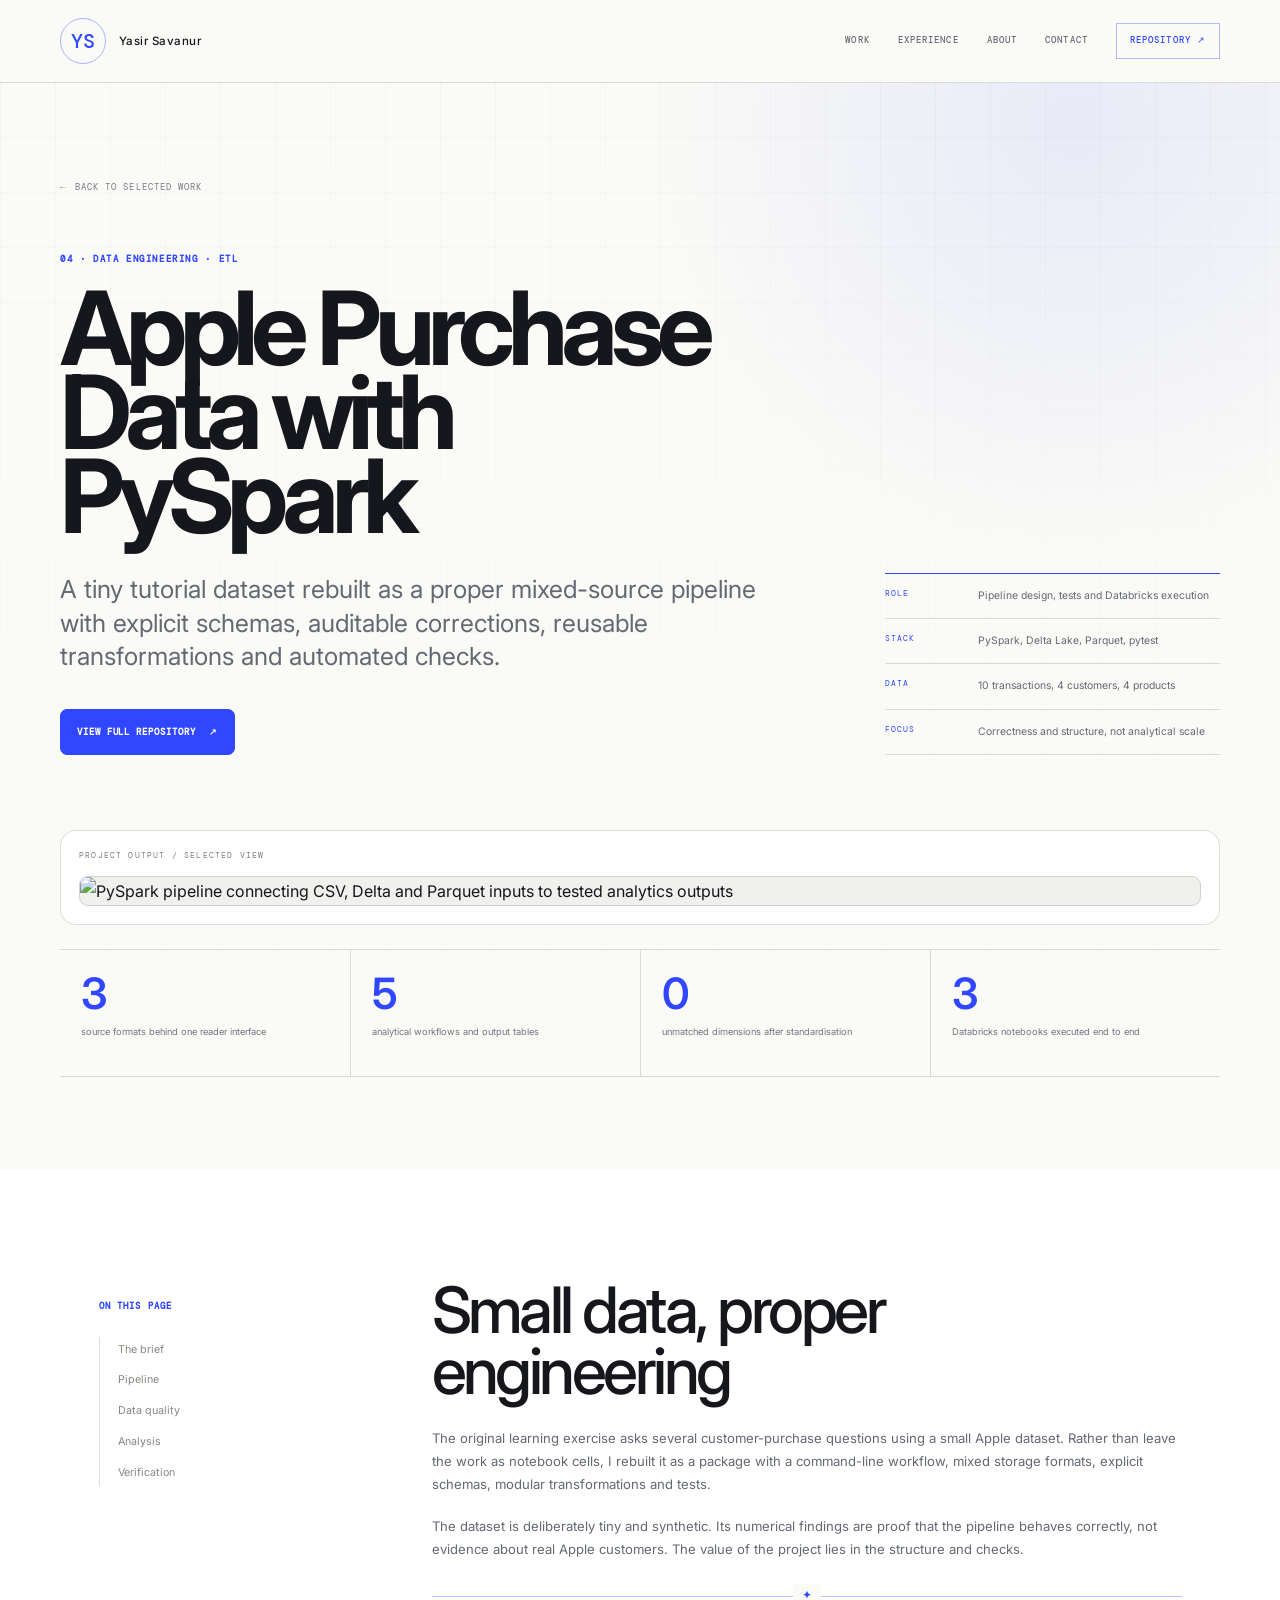
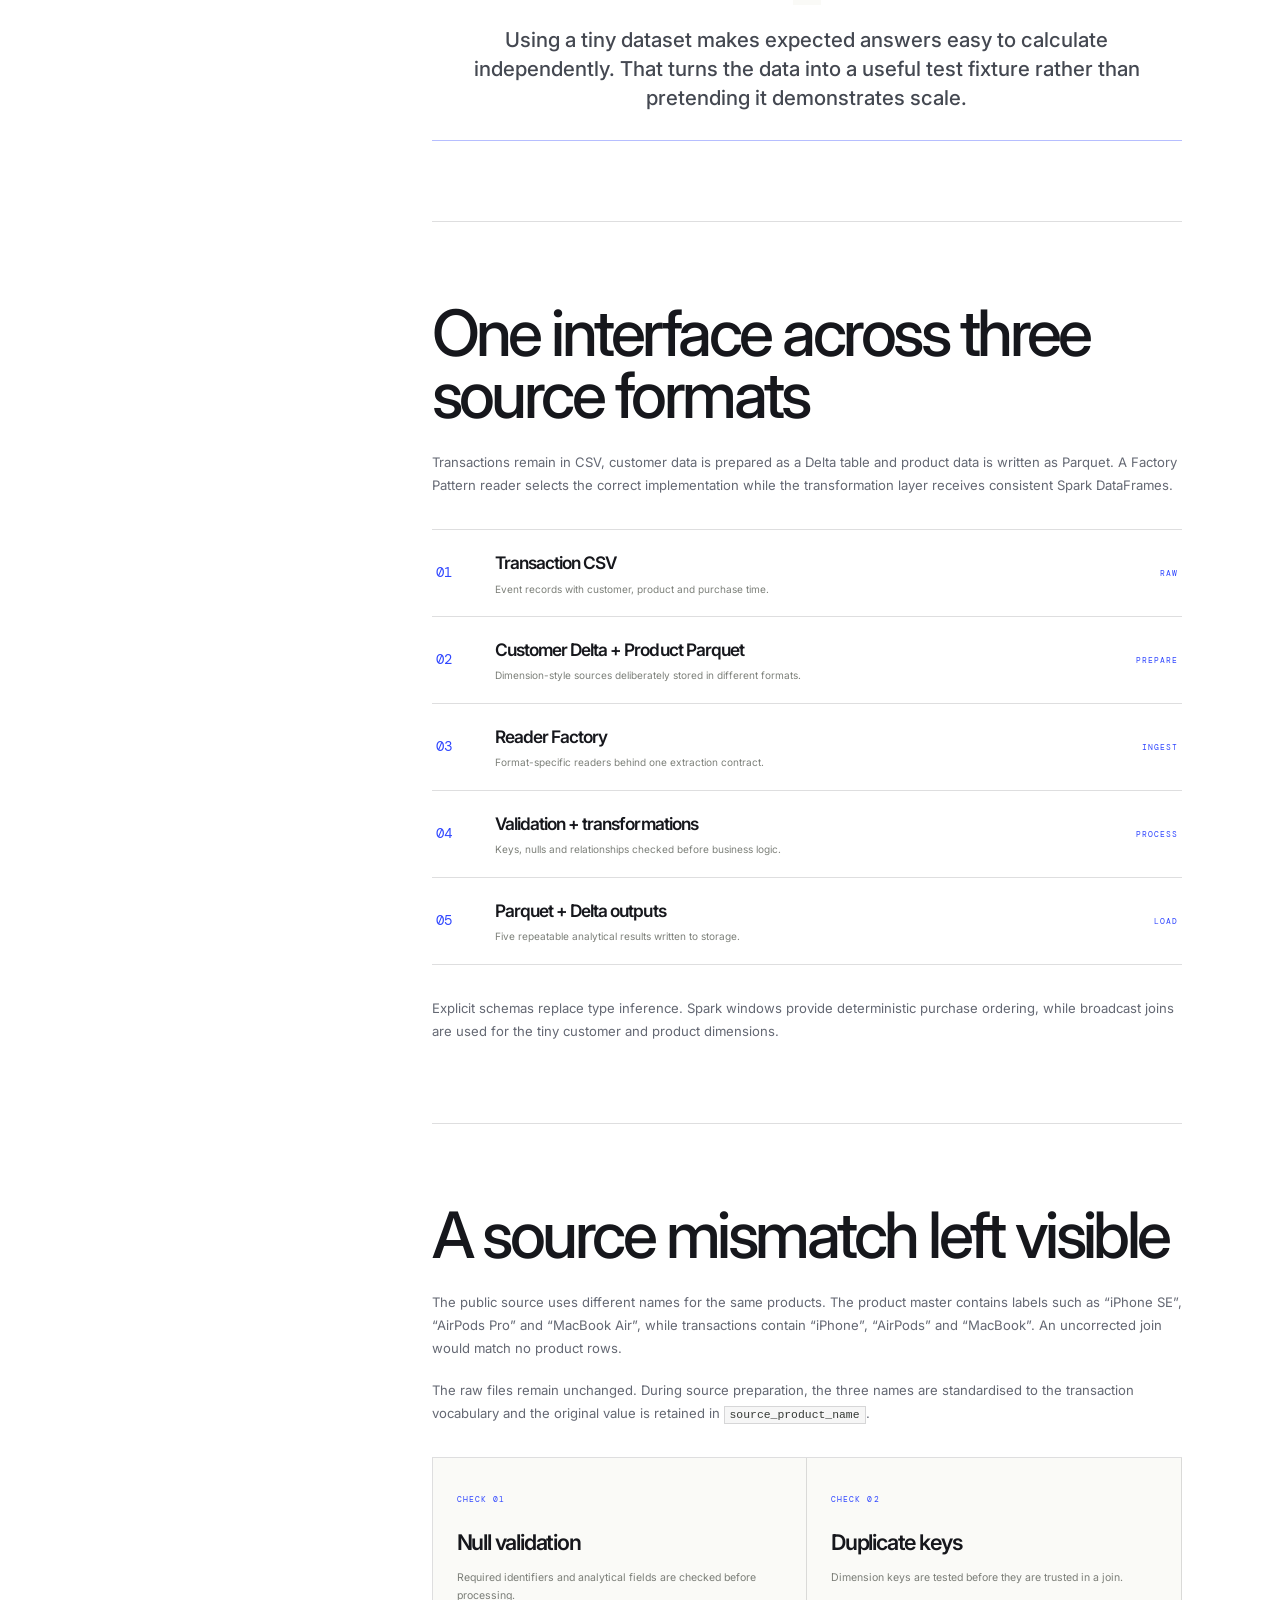
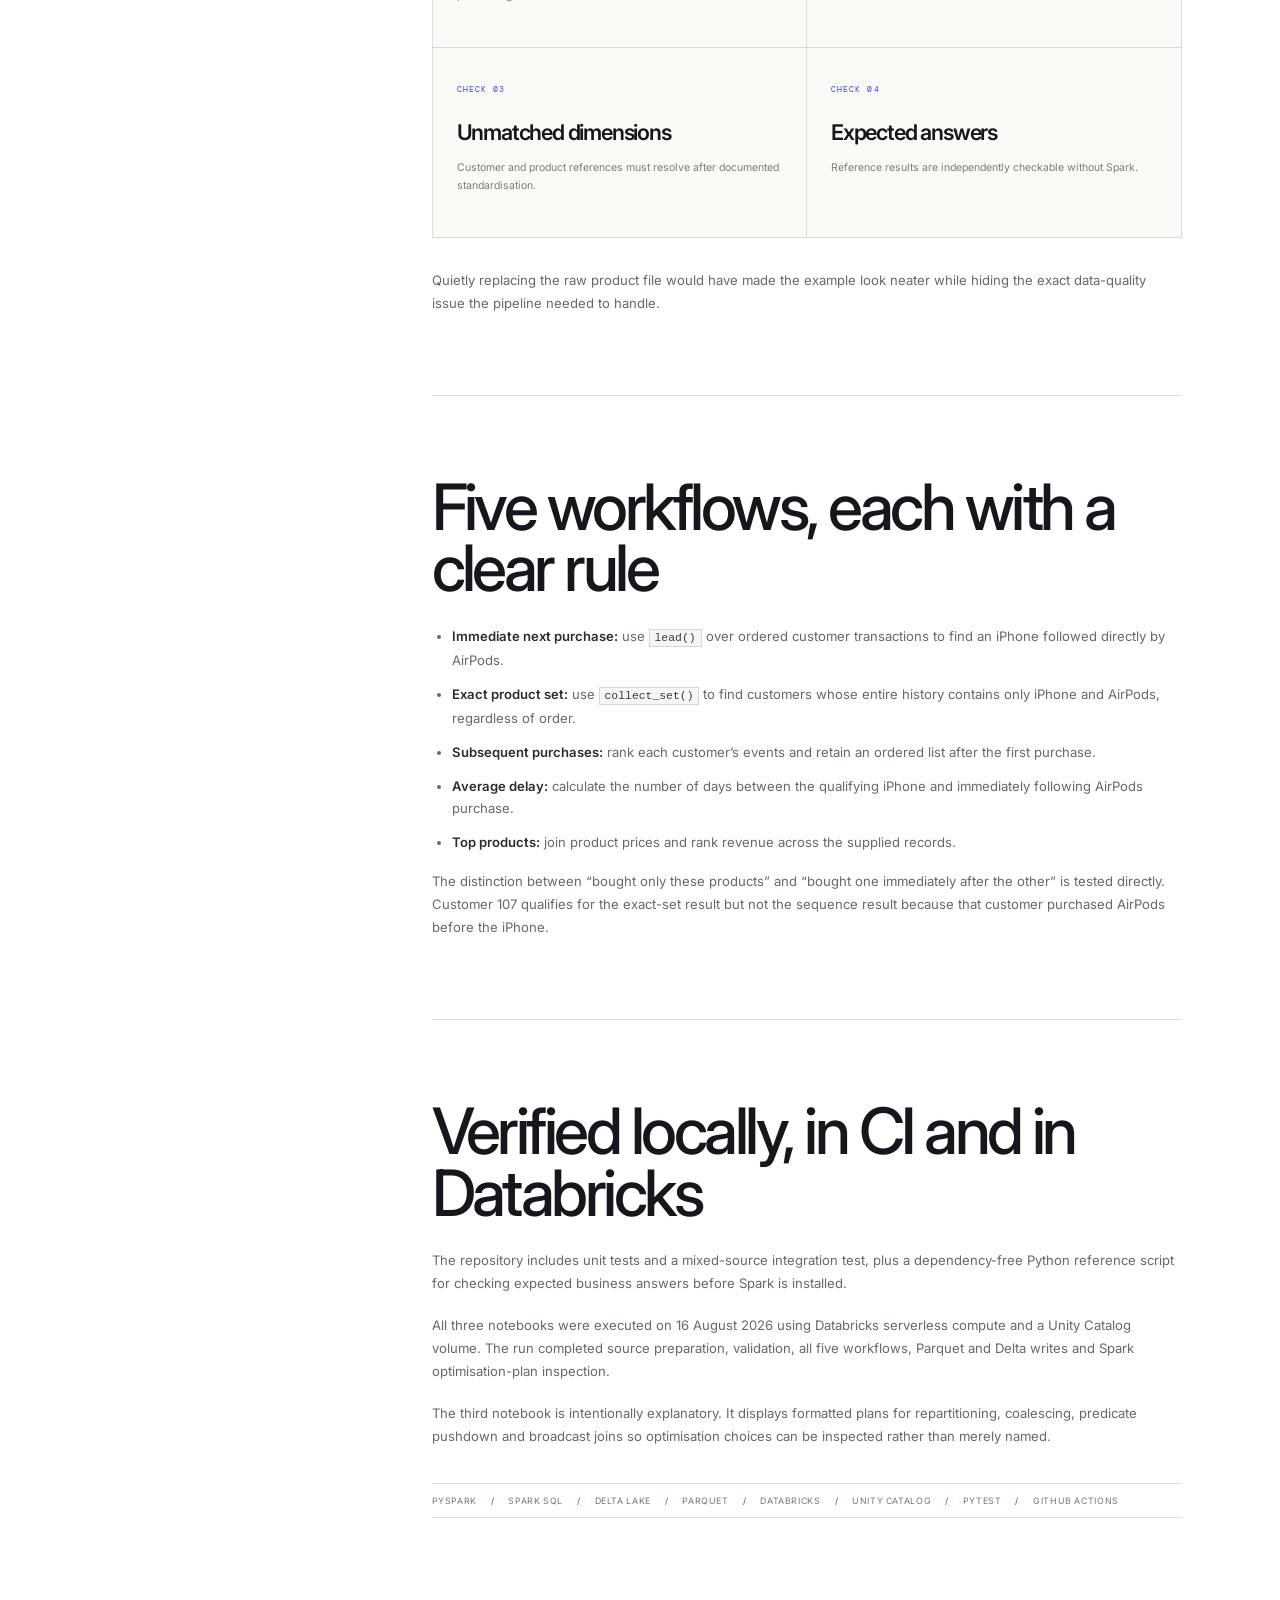
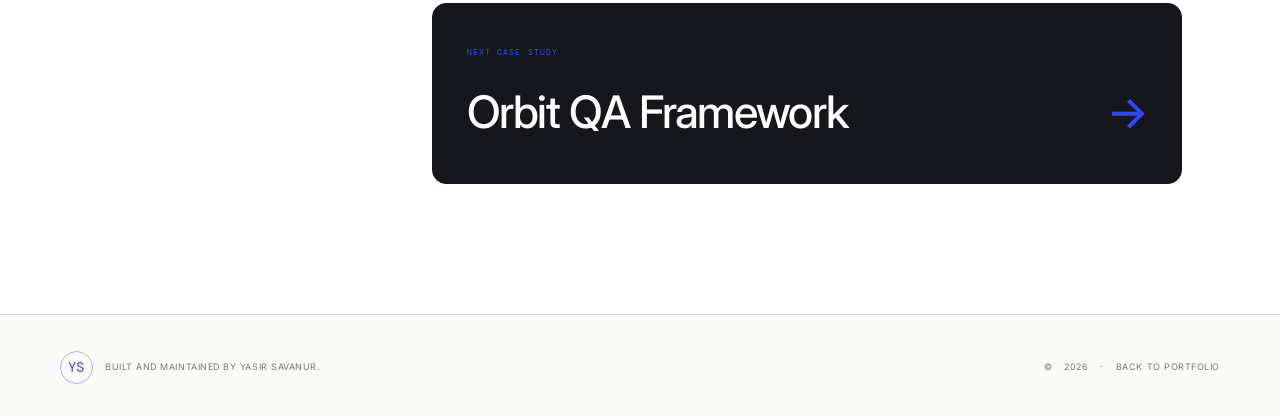
==== commit be183dd1: "Add complete case studies for project archive" ====
--- a/projects/apple-pyspark.html
+++ b/projects/apple-pyspark.html
@@ -28,7 +28,7 @@
           <a class="back-link" href="../index.html#work"><span aria-hidden="true">←</span> Back to selected work</a>
           <div class="case-hero-grid">
             <div class="reveal">
-              <p class="eyebrow">04 · Data engineering · Databricks</p>
+              <p class="eyebrow">04 · Data engineering · ETL</p>
               <h1>Apple Purchase Data with PySpark</h1>
               <p class="case-lead">A tiny tutorial dataset rebuilt as a proper mixed-source pipeline with explicit schemas, auditable corrections, reusable transformations and automated checks.</p>
               <div class="case-actions"><a class="button button-primary" href="https://github.com/yasirsavanur/apple-data-analysis-pyspark" target="_blank" rel="noreferrer">View full repository <span aria-hidden="true">↗</span></a></div>
--- a/assets/css/case-study.css
+++ b/assets/css/case-study.css
@@ -871,7 +871,6 @@
 
 /* Light portfolio system */
 body { background: var(--paper); color: var(--ink); }
-img { filter: grayscale(1) contrast(1.04); }
 .site-header { border-bottom-color: var(--line-light); background: rgba(250, 250, 247, .94); }
 .brand { color: var(--ink); }
 .brand-mark { border-color: rgba(48, 71, 255, .4); color: var(--gold); font-family: var(--mono); }
@@ -907,7 +906,6 @@
 .next-case b { font-family: var(--sans); }
 .site-footer { border-top-color: var(--line-light); background: var(--paper); }
 .site-footer .shell { color: #747881; }
-.qa-visual { filter: grayscale(1); }
 
 @media (max-width: 740px) {
   .site-nav { border-color: var(--line-light); background: #fff; }
